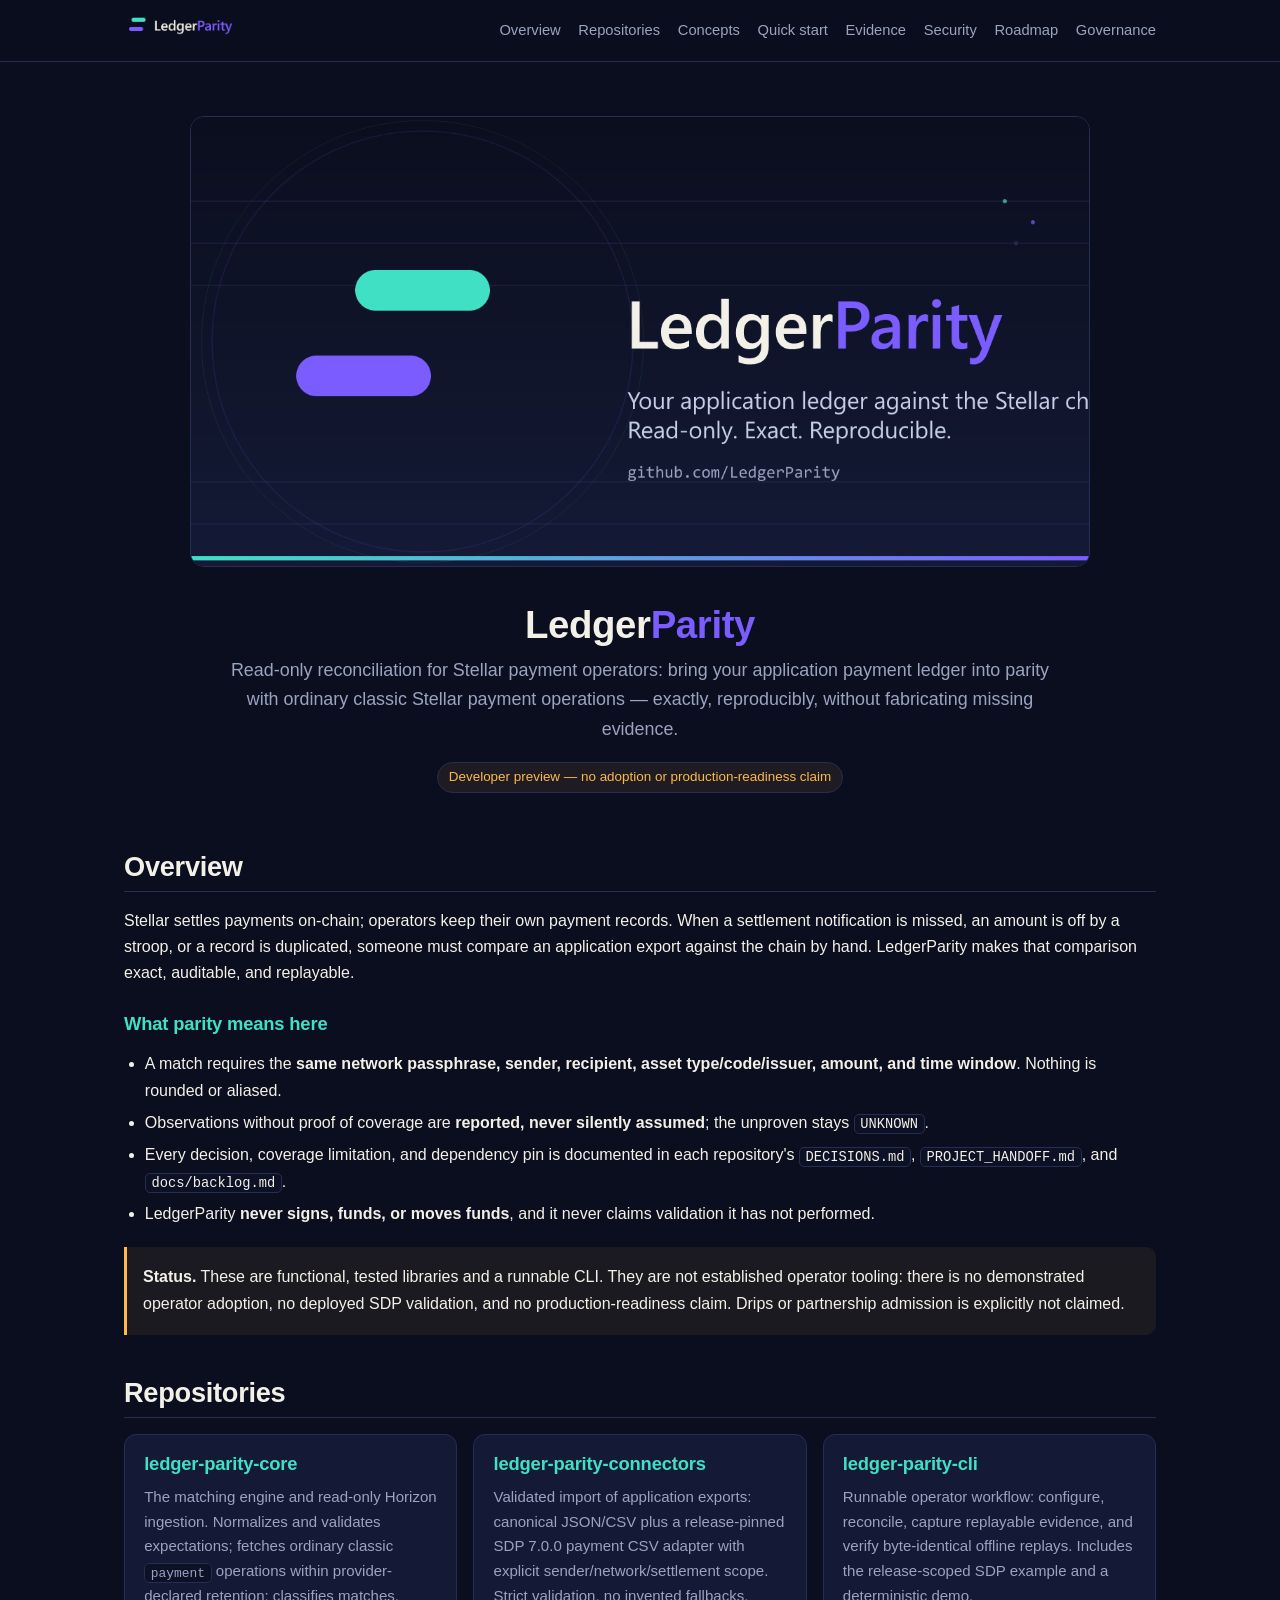
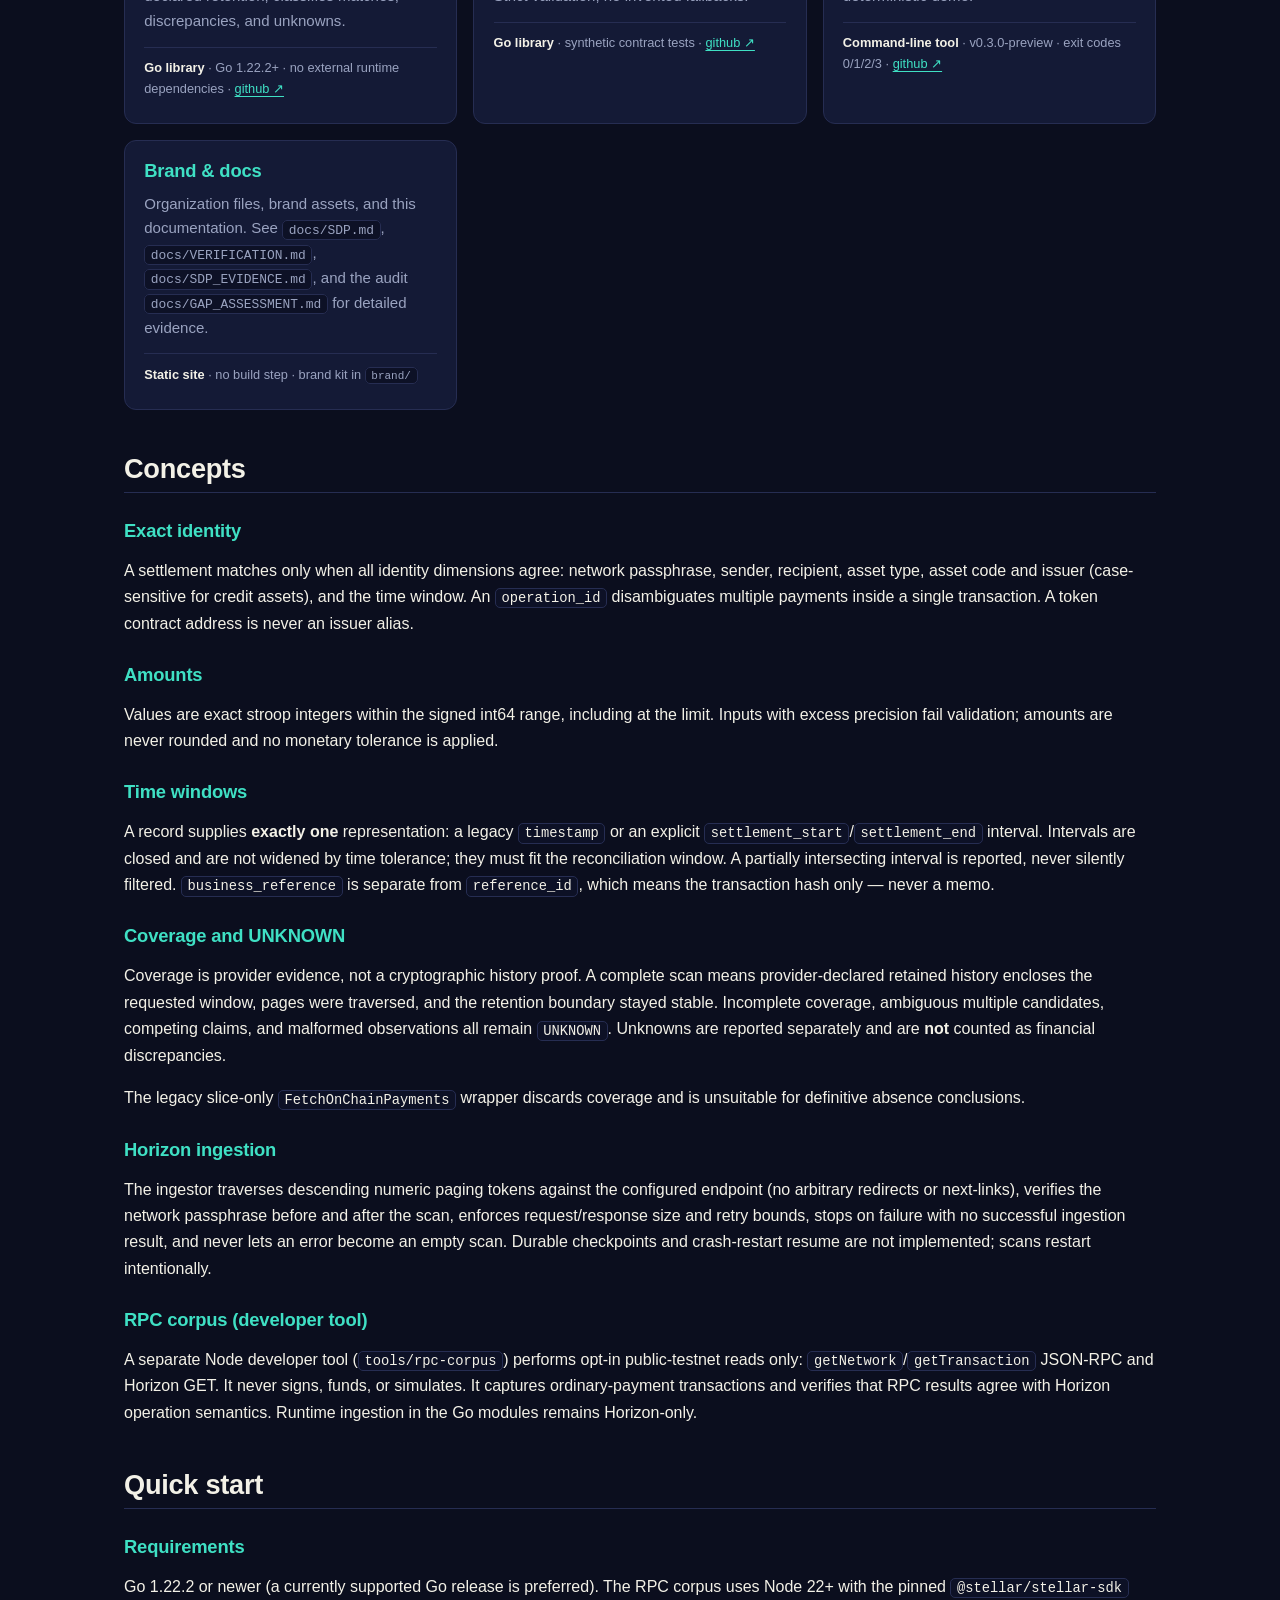
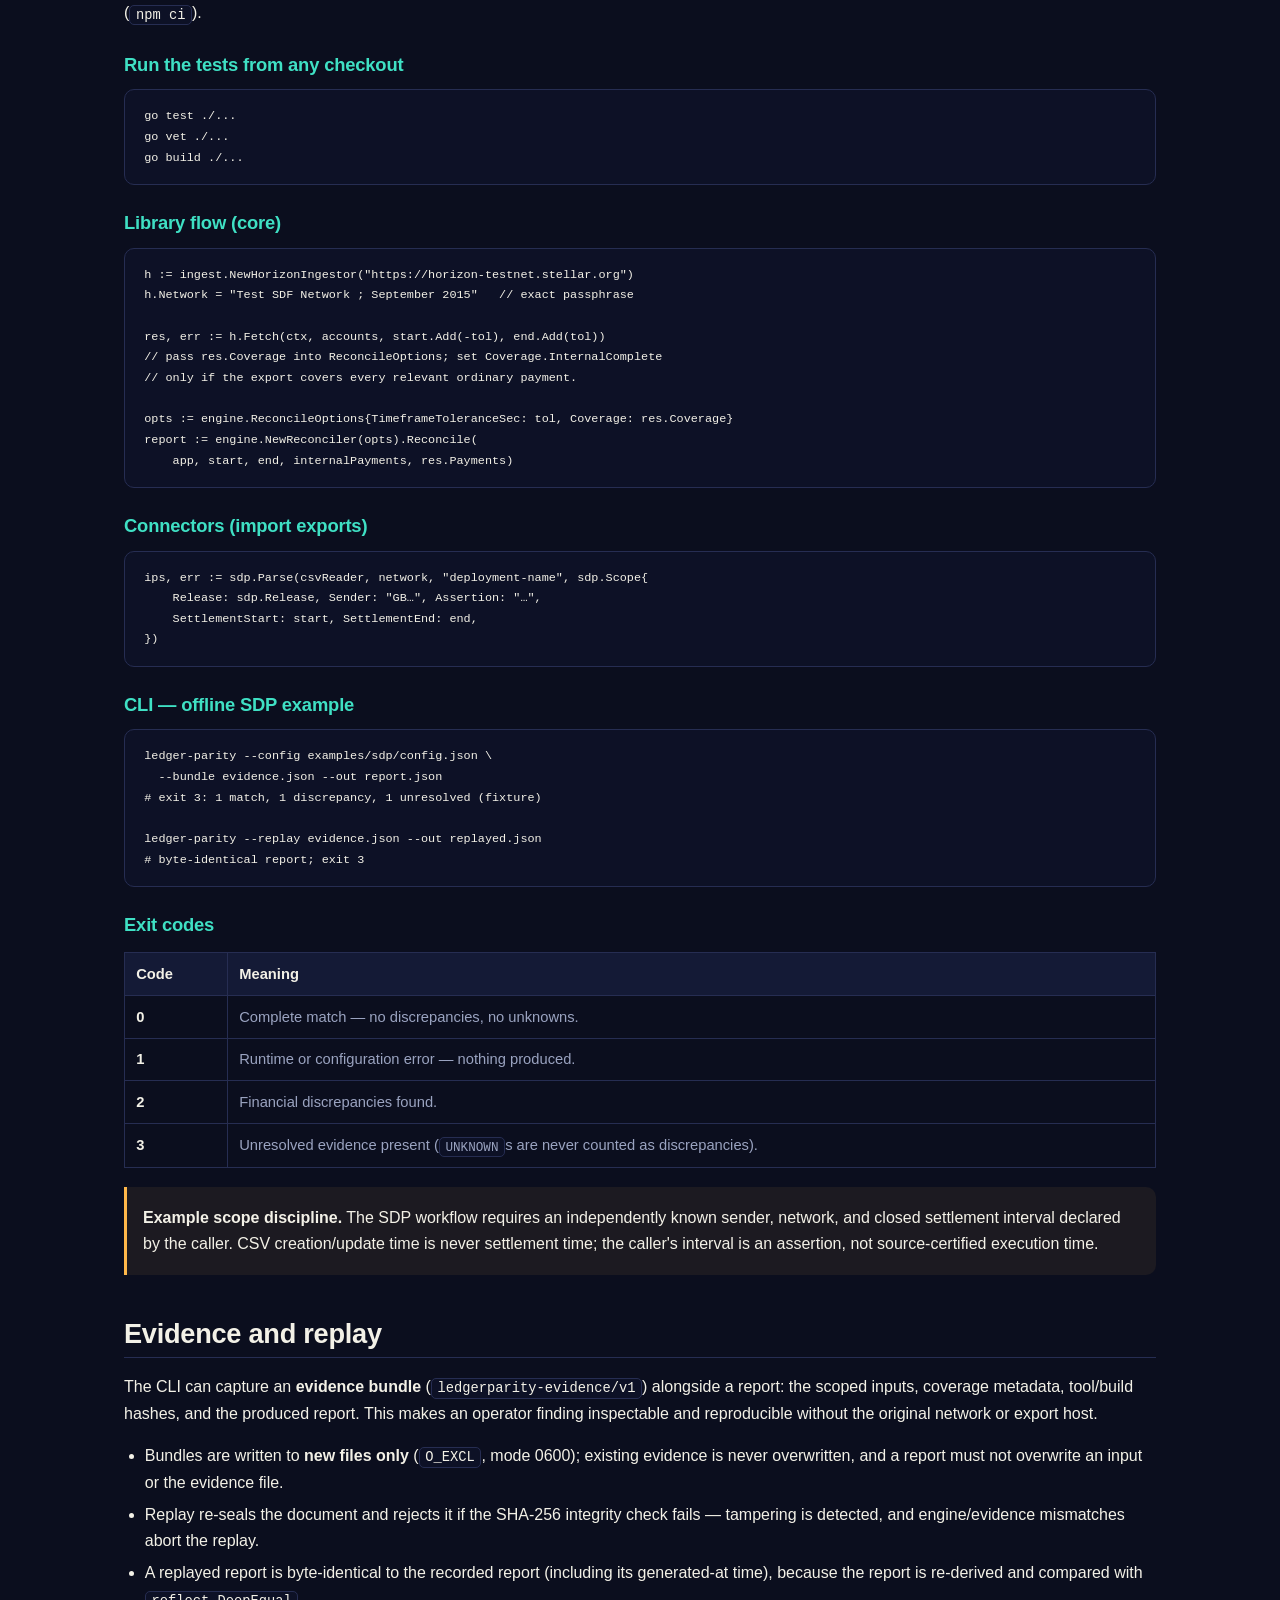
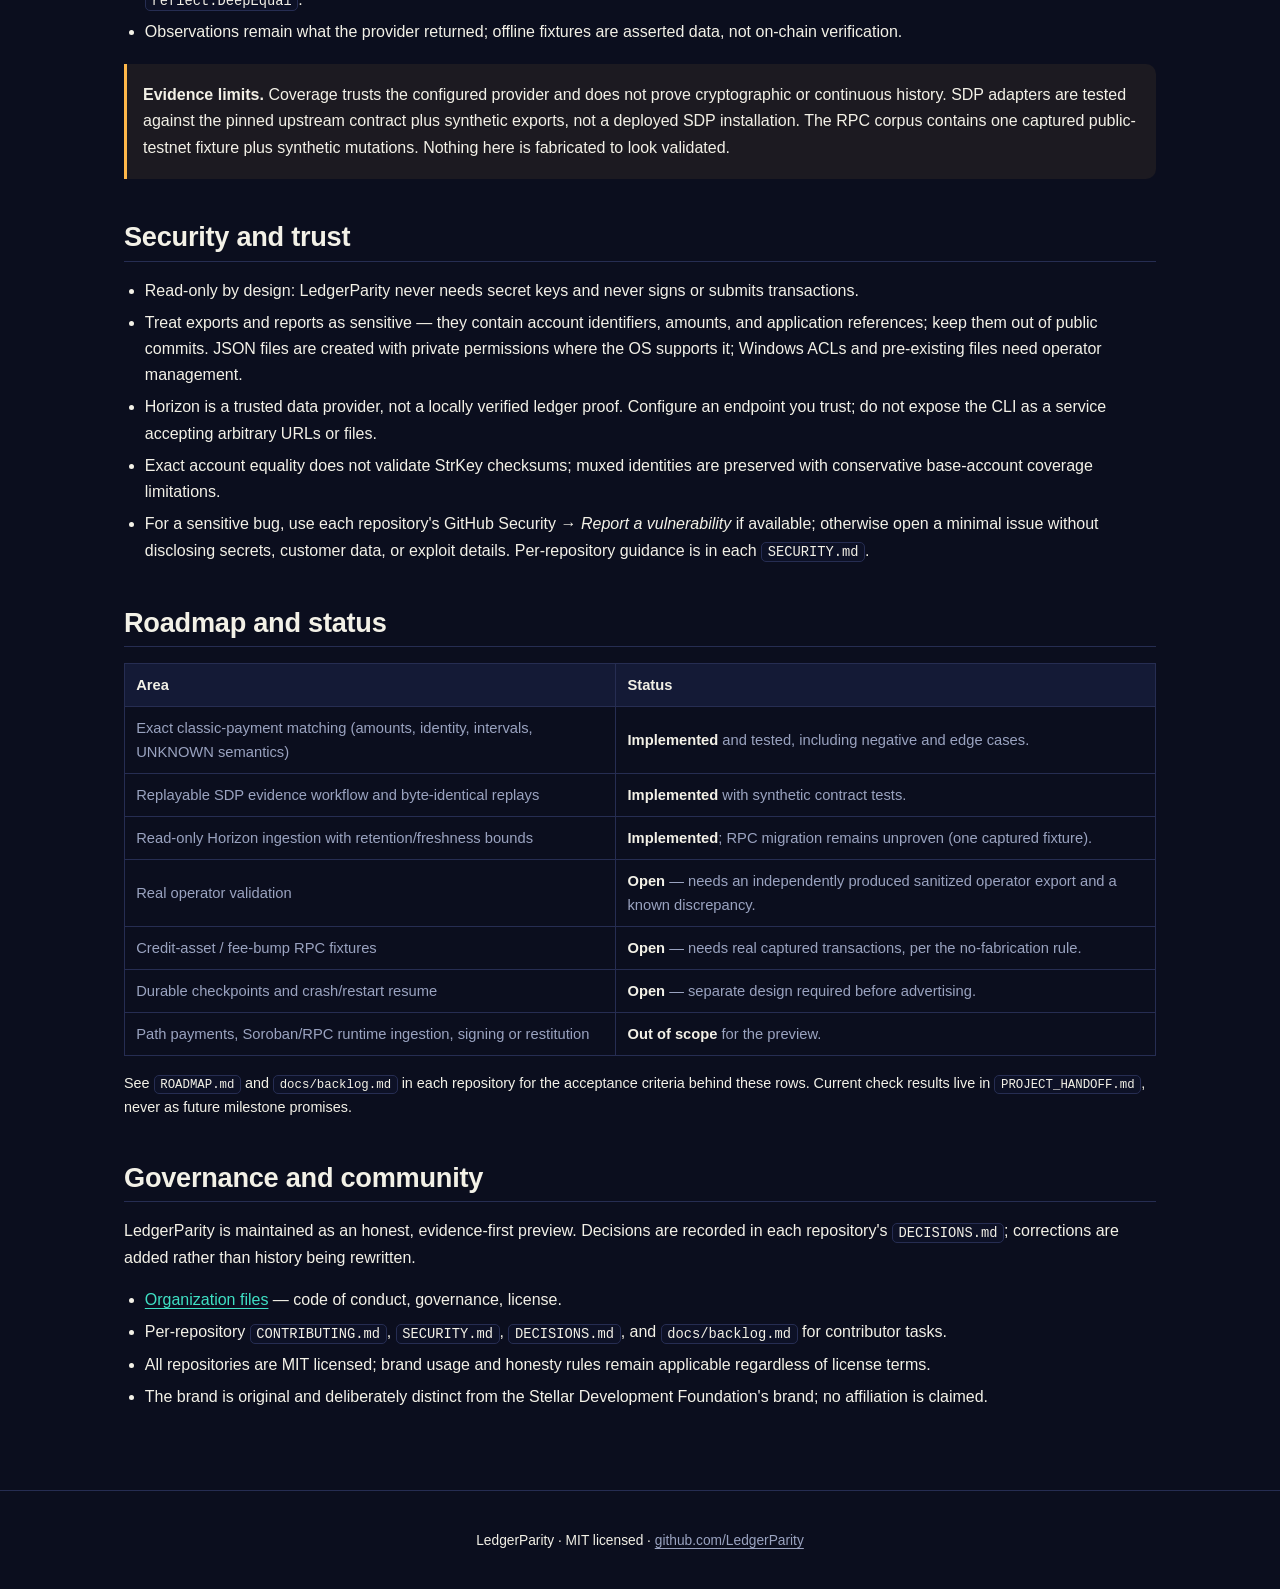
==== index.html @ 6e845eeb "Publish branded documentation site" ====
<!doctype html>
<html lang="en">
<head>
  <meta charset="utf-8">
  <meta name="viewport" content="width=device-width, initial-scale=1">
  <title>LedgerParity — documentation</title>
  <meta name="description" content="LedgerParity documentation: read-only reconciliation of application payment records against ordinary classic Stellar payment operations.">
  <link rel="icon" type="image/png" href="assets/favicon-32.png">
  <link rel="stylesheet" href="assets/style.css">
</head>
<body>

<header class="topbar">
  <div class="topbar-inner">
    <a href="#top"><img src="assets/lockup.png" alt="LedgerParity"></a>
    <nav aria-label="Sections">
      <a href="#overview">Overview</a>
      <a href="#repositories">Repositories</a>
      <a href="#concepts">Concepts</a>
      <a href="#quickstart">Quick start</a>
      <a href="#evidence">Evidence</a>
      <a href="#security">Security</a>
      <a href="#roadmap">Roadmap</a>
      <a href="#governance">Governance</a>
    </nav>
  </div>
</header>

<main id="top">
  <section class="hero">
    <img class="banner" src="assets/banner.png" alt="LedgerParity — your application ledger against the Stellar chain, brought to parity">
    <h1>Ledger<span class="accent">Parity</span></h1>
    <p class="lead">Read-only reconciliation for Stellar payment operators: bring your application payment
      ledger into parity with ordinary classic Stellar payment operations — exactly, reproducibly, without
      fabricating missing evidence.</p>
    <span class="tag">Developer preview — no adoption or production-readiness claim</span>
  </section>

  <section id="overview">
    <h2>Overview</h2>
    <p>Stellar settles payments on-chain; operators keep their own payment records. When a settlement
      notification is missed, an amount is off by a stroop, or a record is duplicated, someone must compare an
      application export against the chain by hand. LedgerParity makes that comparison exact, auditable, and
      replayable.</p>
    <h3>What parity means here</h3>
    <ul>
      <li>A match requires the <b>same network passphrase, sender, recipient, asset type/code/issuer, amount,
        and time window</b>. Nothing is rounded or aliased.</li>
      <li>Observations without proof of coverage are <b>reported, never silently assumed</b>; the unproven stays
        <code>UNKNOWN</code>.</li>
      <li>Every decision, coverage limitation, and dependency pin is documented in each repository's
        <code>DECISIONS.md</code>, <code>PROJECT_HANDOFF.md</code>, and <code>docs/backlog.md</code>.</li>
      <li>LedgerParity <b>never signs, funds, or moves funds</b>, and it never claims validation it has not
        performed.</li>
    </ul>
    <div class="note">
      <p><b>Status.</b> These are functional, tested libraries and a runnable CLI. They are not established
        operator tooling: there is no demonstrated operator adoption, no deployed SDP validation, and no
        production-readiness claim. Drips or partnership admission is explicitly not claimed.</p>
    </div>
  </section>

  <section id="repositories">
    <h2>Repositories</h2>
    <div class="grid">
      <div class="card">
        <h3>ledger-parity-core</h3>
        <p>The matching engine and read-only Horizon ingestion. Normalizes and validates expectations; fetches
          ordinary classic <code>payment</code> operations within provider-declared retention; classifies
          matches, discrepancies, and unknowns.</p>
        <p class="meta"><b>Go library</b> · Go 1.22.2+ · no external runtime dependencies · <a href="https://github.com/LedgerParity/ledger-parity-core">github ↗</a></p>
      </div>
      <div class="card">
        <h3>ledger-parity-connectors</h3>
        <p>Validated import of application exports: canonical JSON/CSV plus a release-pinned SDP 7.0.0 payment
          CSV adapter with explicit sender/network/settlement scope. Strict validation, no invented fallbacks.</p>
        <p class="meta"><b>Go library</b> · synthetic contract tests · <a href="https://github.com/LedgerParity/ledger-parity-connectors">github ↗</a></p>
      </div>
      <div class="card">
        <h3>ledger-parity-cli</h3>
        <p>Runnable operator workflow: configure, reconcile, capture replayable evidence, and verify
          byte-identical offline replays. Includes the release-scoped SDP example and a deterministic demo.</p>
        <p class="meta"><b>Command-line tool</b> · v0.3.0-preview · exit codes 0/1/2/3 · <a href="https://github.com/LedgerParity/ledger-parity-cli">github ↗</a></p>
      </div>
      <div class="card">
        <h3>Brand &amp; docs</h3>
        <p>Organization files, brand assets, and this documentation. See
          <code>docs/SDP.md</code>, <code>docs/VERIFICATION.md</code>, <code>docs/SDP_EVIDENCE.md</code>, and the
          audit <code>docs/GAP_ASSESSMENT.md</code> for detailed evidence.</p>
        <p class="meta"><b>Static site</b> · no build step · brand kit in <code>brand/</code></p>
      </div>
    </div>
  </section>

  <section id="concepts">
    <h2>Concepts</h2>

    <h3>Exact identity</h3>
    <p>A settlement matches only when all identity dimensions agree: network passphrase, sender, recipient,
      asset type, asset code and issuer (case-sensitive for credit assets), and the time window. An
      <code>operation_id</code> disambiguates multiple payments inside a single transaction. A token contract
      address is never an issuer alias.</p>

    <h3>Amounts</h3>
    <p>Values are exact stroop integers within the signed int64 range, including at the limit. Inputs with
      excess precision fail validation; amounts are never rounded and no monetary tolerance is applied.</p>

    <h3>Time windows</h3>
    <p>A record supplies <b>exactly one</b> representation: a legacy <code>timestamp</code> or an explicit
      <code>settlement_start</code>/<code>settlement_end</code> interval. Intervals are closed and are not
      widened by time tolerance; they must fit the reconciliation window. A partially intersecting interval is
      reported, never silently filtered. <code>business_reference</code> is separate from
      <code>reference_id</code>, which means the transaction hash only — never a memo.</p>

    <h3>Coverage and UNKNOWN</h3>
    <p>Coverage is provider evidence, not a cryptographic history proof. A complete scan means provider-declared
      retained history encloses the requested window, pages were traversed, and the retention boundary stayed
      stable. Incomplete coverage, ambiguous multiple candidates, competing claims, and malformed observations
      all remain <code>UNKNOWN</code>. Unknowns are reported separately and are <b>not</b> counted as financial
      discrepancies.</p>
    <p>The legacy slice-only <code>FetchOnChainPayments</code> wrapper discards coverage and is unsuitable for
      definitive absence conclusions.</p>

    <h3>Horizon ingestion</h3>
    <p>The ingestor traverses descending numeric paging tokens against the configured endpoint (no arbitrary
      redirects or next-links), verifies the network passphrase before and after the scan, enforces
      request/response size and retry bounds, stops on failure with no successful ingestion result, and never
      lets an error become an empty scan. Durable checkpoints and crash-restart resume are not implemented;
      scans restart intentionally.</p>

    <h3>RPC corpus (developer tool)</h3>
    <p>A separate Node developer tool (<code>tools/rpc-corpus</code>) performs opt-in public-testnet reads only:
      <code>getNetwork</code>/<code>getTransaction</code> JSON-RPC and Horizon GET. It never signs, funds, or
      simulates. It captures ordinary-payment transactions and verifies that RPC results agree with Horizon
      operation semantics. Runtime ingestion in the Go modules remains Horizon-only.</p>
  </section>

  <section id="quickstart">
    <h2>Quick start</h2>

    <h3>Requirements</h3>
    <p>Go 1.22.2 or newer (a currently supported Go release is preferred). The RPC corpus uses Node 22+ with the
      pinned <code>@stellar/stellar-sdk</code> (<code>npm ci</code>).</p>

    <h3>Run the tests from any checkout</h3>
    <pre><code>go test ./...
go vet ./...
go build ./...</code></pre>

    <h3>Library flow (core)</h3>
    <pre><code>h := ingest.NewHorizonIngestor("https://horizon-testnet.stellar.org")
h.Network = "Test SDF Network ; September 2015"   // exact passphrase

res, err := h.Fetch(ctx, accounts, start.Add(-tol), end.Add(tol))
// pass res.Coverage into ReconcileOptions; set Coverage.InternalComplete
// only if the export covers every relevant ordinary payment.

opts := engine.ReconcileOptions{TimeframeToleranceSec: tol, Coverage: res.Coverage}
report := engine.NewReconciler(opts).Reconcile(
    app, start, end, internalPayments, res.Payments)</code></pre>

    <h3>Connectors (import exports)</h3>
    <pre><code>ips, err := sdp.Parse(csvReader, network, "deployment-name", sdp.Scope{
    Release: sdp.Release, Sender: "GB…", Assertion: "…",
    SettlementStart: start, SettlementEnd: end,
})</code></pre>

    <h3>CLI — offline SDP example</h3>
    <pre><code>ledger-parity --config examples/sdp/config.json \
  --bundle evidence.json --out report.json
# exit 3: 1 match, 1 discrepancy, 1 unresolved (fixture)

ledger-parity --replay evidence.json --out replayed.json
# byte-identical report; exit 3</code></pre>

    <h3>Exit codes</h3>
    <table>
      <thead><tr><th>Code</th><th>Meaning</th></tr></thead>
      <tbody>
        <tr><td><b>0</b></td><td>Complete match — no discrepancies, no unknowns.</td></tr>
        <tr><td><b>1</b></td><td>Runtime or configuration error — nothing produced.</td></tr>
        <tr><td><b>2</b></td><td>Financial discrepancies found.</td></tr>
        <tr><td><b>3</b></td><td>Unresolved evidence present (<code>UNKNOWN</code>s are never counted as discrepancies).</td></tr>
      </tbody>
    </table>

    <div class="note">
      <p><b>Example scope discipline.</b> The SDP workflow requires an independently known sender, network, and
        closed settlement interval declared by the caller. CSV creation/update time is never settlement time;
        the caller's interval is an assertion, not source-certified execution time.</p>
    </div>
  </section>

  <section id="evidence">
    <h2>Evidence and replay</h2>
    <p>The CLI can capture an <b>evidence bundle</b> (<code>ledgerparity-evidence/v1</code>) alongside a report:
      the scoped inputs, coverage metadata, tool/build hashes, and the produced report. This makes an operator
      finding inspectable and reproducible without the original network or export host.</p>
    <ul>
      <li>Bundles are written to <b>new files only</b> (<code>O_EXCL</code>, mode 0600); existing evidence is
        never overwritten, and a report must not overwrite an input or the evidence file.</li>
      <li>Replay re-seals the document and rejects it if the SHA-256 integrity check fails — tampering is
        detected, and engine/evidence mismatches abort the replay.</li>
      <li>A replayed report is byte-identical to the recorded report (including its generated-at time), because
        the report is re-derived and compared with <code>reflect.DeepEqual</code>.</li>
      <li>Observations remain what the provider returned; offline fixtures are asserted data, not on-chain
        verification.</li>
    </ul>
    <div class="note">
      <p><b>Evidence limits.</b> Coverage trusts the configured provider and does not prove cryptographic or
        continuous history. SDP adapters are tested against the pinned upstream contract plus synthetic
        exports, not a deployed SDP installation. The RPC corpus contains one captured public-testnet fixture
        plus synthetic mutations. Nothing here is fabricated to look validated.</p>
    </div>
  </section>

  <section id="security">
    <h2>Security and trust</h2>
    <ul>
      <li>Read-only by design: LedgerParity never needs secret keys and never signs or submits transactions.</li>
      <li>Treat exports and reports as sensitive — they contain account identifiers, amounts, and application
        references; keep them out of public commits. JSON files are created with private permissions where the
        OS supports it; Windows ACLs and pre-existing files need operator management.</li>
      <li>Horizon is a trusted data provider, not a locally verified ledger proof. Configure an endpoint you
        trust; do not expose the CLI as a service accepting arbitrary URLs or files.</li>
      <li>Exact account equality does not validate StrKey checksums; muxed identities are preserved with
        conservative base-account coverage limitations.</li>
      <li>For a sensitive bug, use each repository's GitHub Security → <i>Report a vulnerability</i> if
        available; otherwise open a minimal issue without disclosing secrets, customer data, or exploit
        details. Per-repository guidance is in each <code>SECURITY.md</code>.</li>
    </ul>
  </section>

  <section id="roadmap">
    <h2>Roadmap and status</h2>
    <table>
      <thead><tr><th>Area</th><th>Status</th></tr></thead>
      <tbody>
        <tr><td>Exact classic-payment matching (amounts, identity, intervals, UNKNOWN semantics)</td><td><b>Implemented</b> and tested, including negative and edge cases.</td></tr>
        <tr><td>Replayable SDP evidence workflow and byte-identical replays</td><td><b>Implemented</b> with synthetic contract tests.</td></tr>
        <tr><td>Read-only Horizon ingestion with retention/freshness bounds</td><td><b>Implemented</b>; RPC migration remains unproven (one captured fixture).</td></tr>
        <tr><td>Real operator validation</td><td><b>Open</b> — needs an independently produced sanitized operator export and a known discrepancy.</td></tr>
        <tr><td>Credit-asset / fee-bump RPC fixtures</td><td><b>Open</b> — needs real captured transactions, per the no-fabrication rule.</td></tr>
        <tr><td>Durable checkpoints and crash/restart resume</td><td><b>Open</b> — separate design required before advertising.</td></tr>
        <tr><td>Path payments, Soroban/RPC runtime ingestion, signing or restitution</td><td><b>Out of scope</b> for the preview.</td></tr>
      </tbody>
    </table>
    <p class="small">See <code>ROADMAP.md</code> and <code>docs/backlog.md</code> in each repository for the
      acceptance criteria behind these rows. Current check results live in <code>PROJECT_HANDOFF.md</code>,
      never as future milestone promises.</p>
  </section>

  <section id="governance">
    <h2>Governance and community</h2>
    <p>LedgerParity is maintained as an honest, evidence-first preview. Decisions are recorded in each
      repository's <code>DECISIONS.md</code>; corrections are added rather than history being rewritten.</p>
    <ul>
      <li><a href="https://github.com/LedgerParity/.github">Organization files</a> — code of conduct, governance, license.</li>
      <li>Per-repository <code>CONTRIBUTING.md</code>, <code>SECURITY.md</code>, <code>DECISIONS.md</code>, and
        <code>docs/backlog.md</code> for contributor tasks.</li>
      <li>All repositories are MIT licensed; brand usage and honesty rules remain applicable regardless of
        license terms.</li>
      <li>The brand is original and deliberately distinct from the Stellar Development Foundation's brand; no
        affiliation is claimed.</li>
    </ul>
  </section>
</main>

<footer>
  <p>LedgerParity · MIT licensed · <a href="https://github.com/LedgerParity">github.com/LedgerParity</a></p>
</footer>

</body>
</html>
---- assets/style.css ----
:root {
  --ink: #0b0e1e;
  --ink-2: #141a36;
  --line: #262d52;
  --teal: #3fe0c4;
  --violet: #7a5cff;
  --amber: #ffb84a;
  --text: #f3f1e7;
  --slate: #9aa3c0;
  --code-bg: #0d1126;
  --maxw: 1080px;
}

* { box-sizing: border-box; }

html { scroll-behavior: smooth; }

body {
  margin: 0;
  background: var(--ink);
  color: var(--text);
  font-family: "Space Grotesk", "Avenir Next", "Segoe UI", sans-serif;
  line-height: 1.65;
  font-size: 16px;
}

a { color: var(--teal); text-decoration-thickness: 1px; text-underline-offset: 3px; }
a:hover { color: var(--violet); }

h1, h2, h3, h4 { line-height: 1.25; letter-spacing: -0.01em; }
h2 {
  font-size: 1.7rem;
  margin: 2.6rem 0 1rem;
  color: var(--text);
  border-bottom: 1px solid var(--line);
  padding-bottom: .4rem;
}
h3 { font-size: 1.15rem; margin: 1.6rem 0 .6rem; color: var(--teal); }

p, ul, ol { color: var(--text); }
ul { padding-left: 1.3rem; }
li { margin: .35rem 0; }

code, pre {
  font-family: "JetBrains Mono", "Cascadia Code", Consolas, monospace;
}
code {
  background: var(--code-bg);
  border: 1px solid var(--line);
  border-radius: 5px;
  padding: .1rem .35rem;
  font-size: .86em;
}
pre {
  background: var(--code-bg);
  border: 1px solid var(--line);
  border-radius: 10px;
  padding: 1rem 1.2rem;
  overflow-x: auto;
  line-height: 1.5;
  font-size: .86rem;
}
pre code { background: none; border: 0; padding: 0; }

/* Top bar */
.topbar {
  position: sticky;
  top: 0;
  z-index: 10;
  background: rgba(11, 14, 30, .92);
  backdrop-filter: blur(8px);
  border-bottom: 1px solid var(--line);
}
.topbar-inner {
  max-width: var(--maxw);
  margin: 0 auto;
  padding: .7rem 1.5rem;
  display: flex;
  align-items: center;
  gap: 1rem;
  flex-wrap: wrap;
}
.topbar img { height: 30px; width: auto; }
.topbar nav { display: flex; gap: 1.1rem; flex-wrap: wrap; margin-left: auto; font-size: .92rem; }
.topbar nav a { color: var(--slate); text-decoration: none; }
.topbar nav a:hover { color: var(--teal); }

main { max-width: var(--maxw); margin: 0 auto; padding: 0 1.5rem 4rem; }

/* Hero */
.hero { text-align: center; padding: 3.4rem 0 1rem; }
.hero img.banner { width: 100%; max-width: 900px; border-radius: 14px; border: 1px solid var(--line); }
.hero h1 { font-size: 2.4rem; margin: 1.6rem 0 .4rem; }
.hero h1 .accent { color: var(--violet); }
.hero p.lead { font-size: 1.12rem; color: var(--slate); max-width: 46em; margin: 0 auto; }
.tag {
  display: inline-block; margin-top: 1.1rem;
  border: 1px solid var(--line); color: var(--amber);
  background: rgba(255, 184, 74, .08);
  padding: .25em .8em; border-radius: 999px; font-size: .84rem;
}

/* Cards */
.grid { display: grid; grid-template-columns: repeat(auto-fit, minmax(280px, 1fr)); gap: 1rem; margin: 1rem 0; }
.card {
  background: var(--ink-2);
  border: 1px solid var(--line);
  border-radius: 12px;
  padding: 1.1rem 1.2rem;
}
.card h3 { margin-top: 0; }
.card p { margin: .4rem 0; color: var(--slate); font-size: .94rem; }
.card .meta { font-size: .8rem; color: var(--slate); border-top: 1px solid var(--line); margin-top: .8rem; padding-top: .6rem; }
.card .meta b { color: var(--text); }

.small { font-size: .9rem; }
.note {
  background: rgba(255, 184, 74, .07);
  border-left: 3px solid var(--amber);
  padding: .8rem 1rem;
  border-radius: 0 10px 10px 0;
  margin: 1.2rem 0;
}
.note p { margin: .3rem 0; }

table { border-collapse: collapse; width: 100%; margin: 1rem 0; font-size: .92rem; }
th, td { text-align: left; padding: .55rem .7rem; border: 1px solid var(--line); }
th { background: var(--ink-2); color: var(--text); }
td { color: var(--slate); }
td b { color: var(--text); }

footer {
  border-top: 1px solid var(--line);
  padding: 1.6rem 1.5rem;
  text-align: center;
  color: var(--slate);
  font-size: .86rem;
}
footer a { color: var(--slate); }
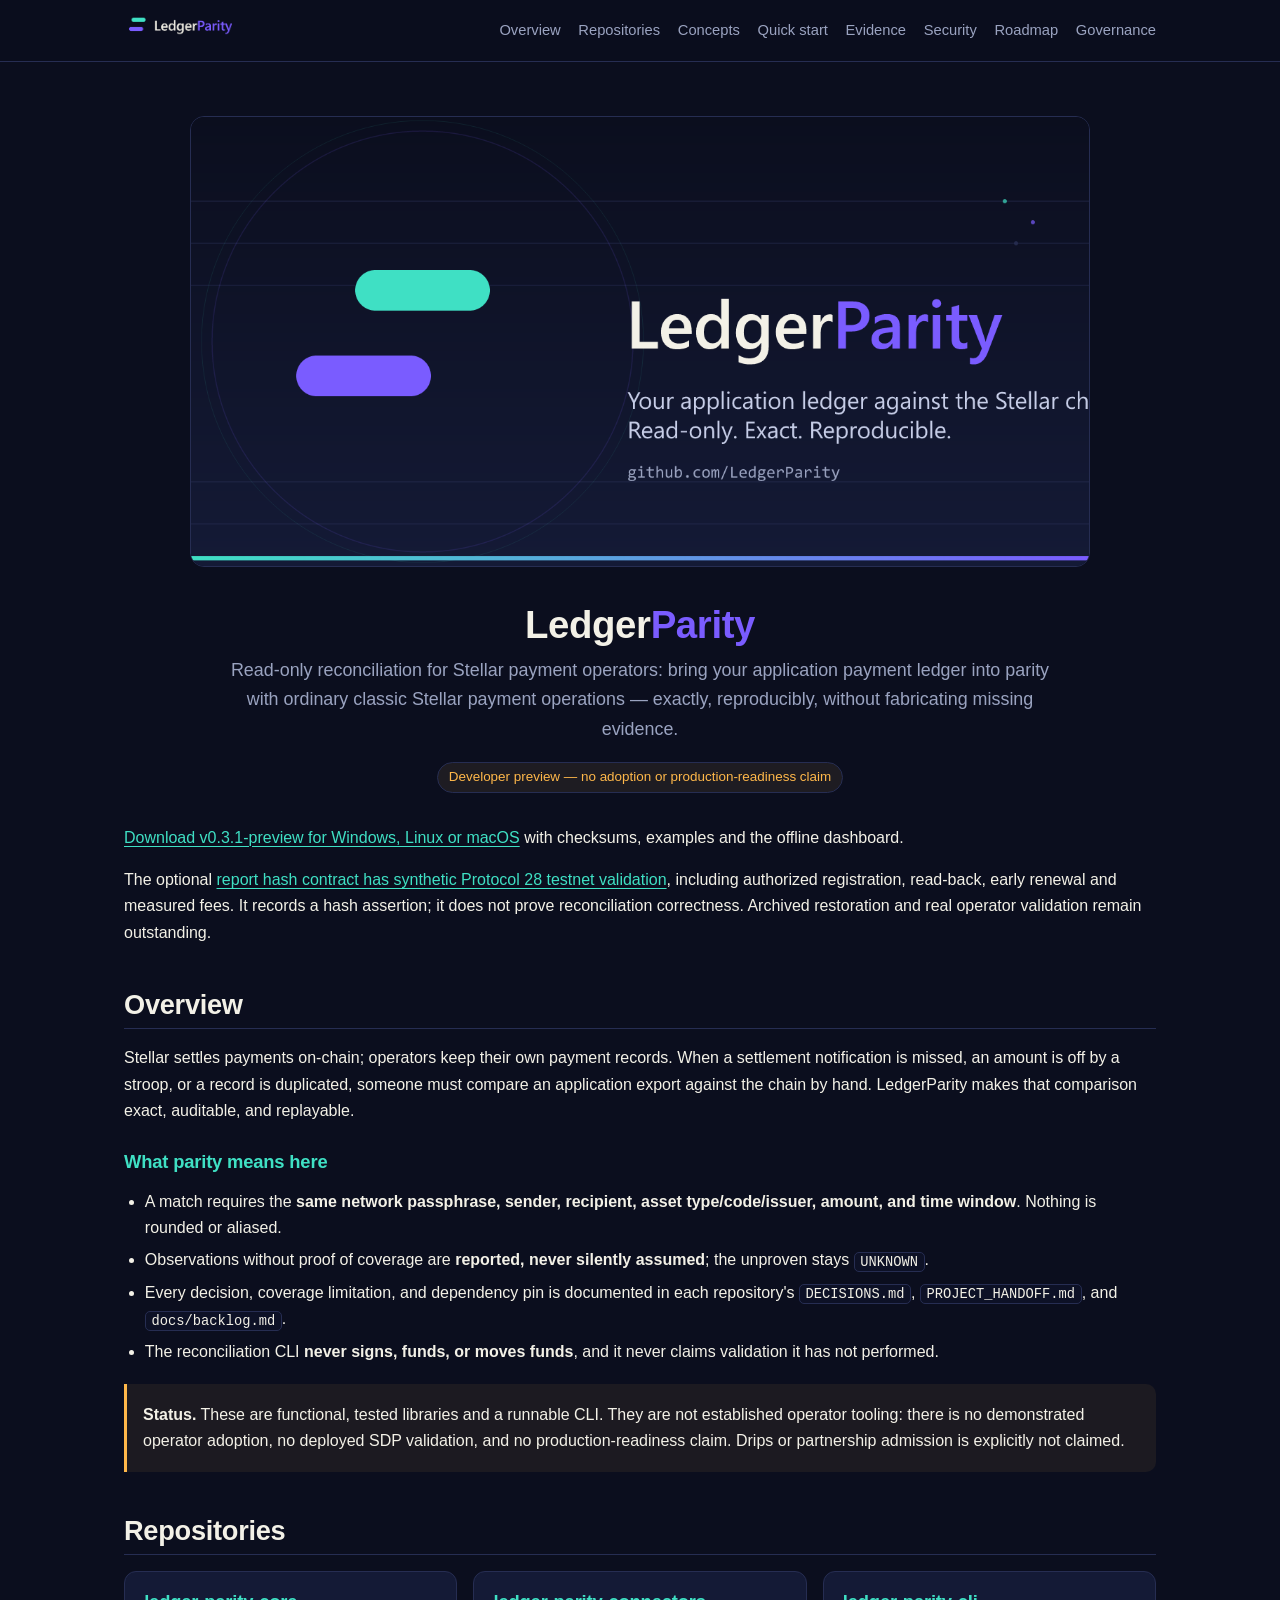
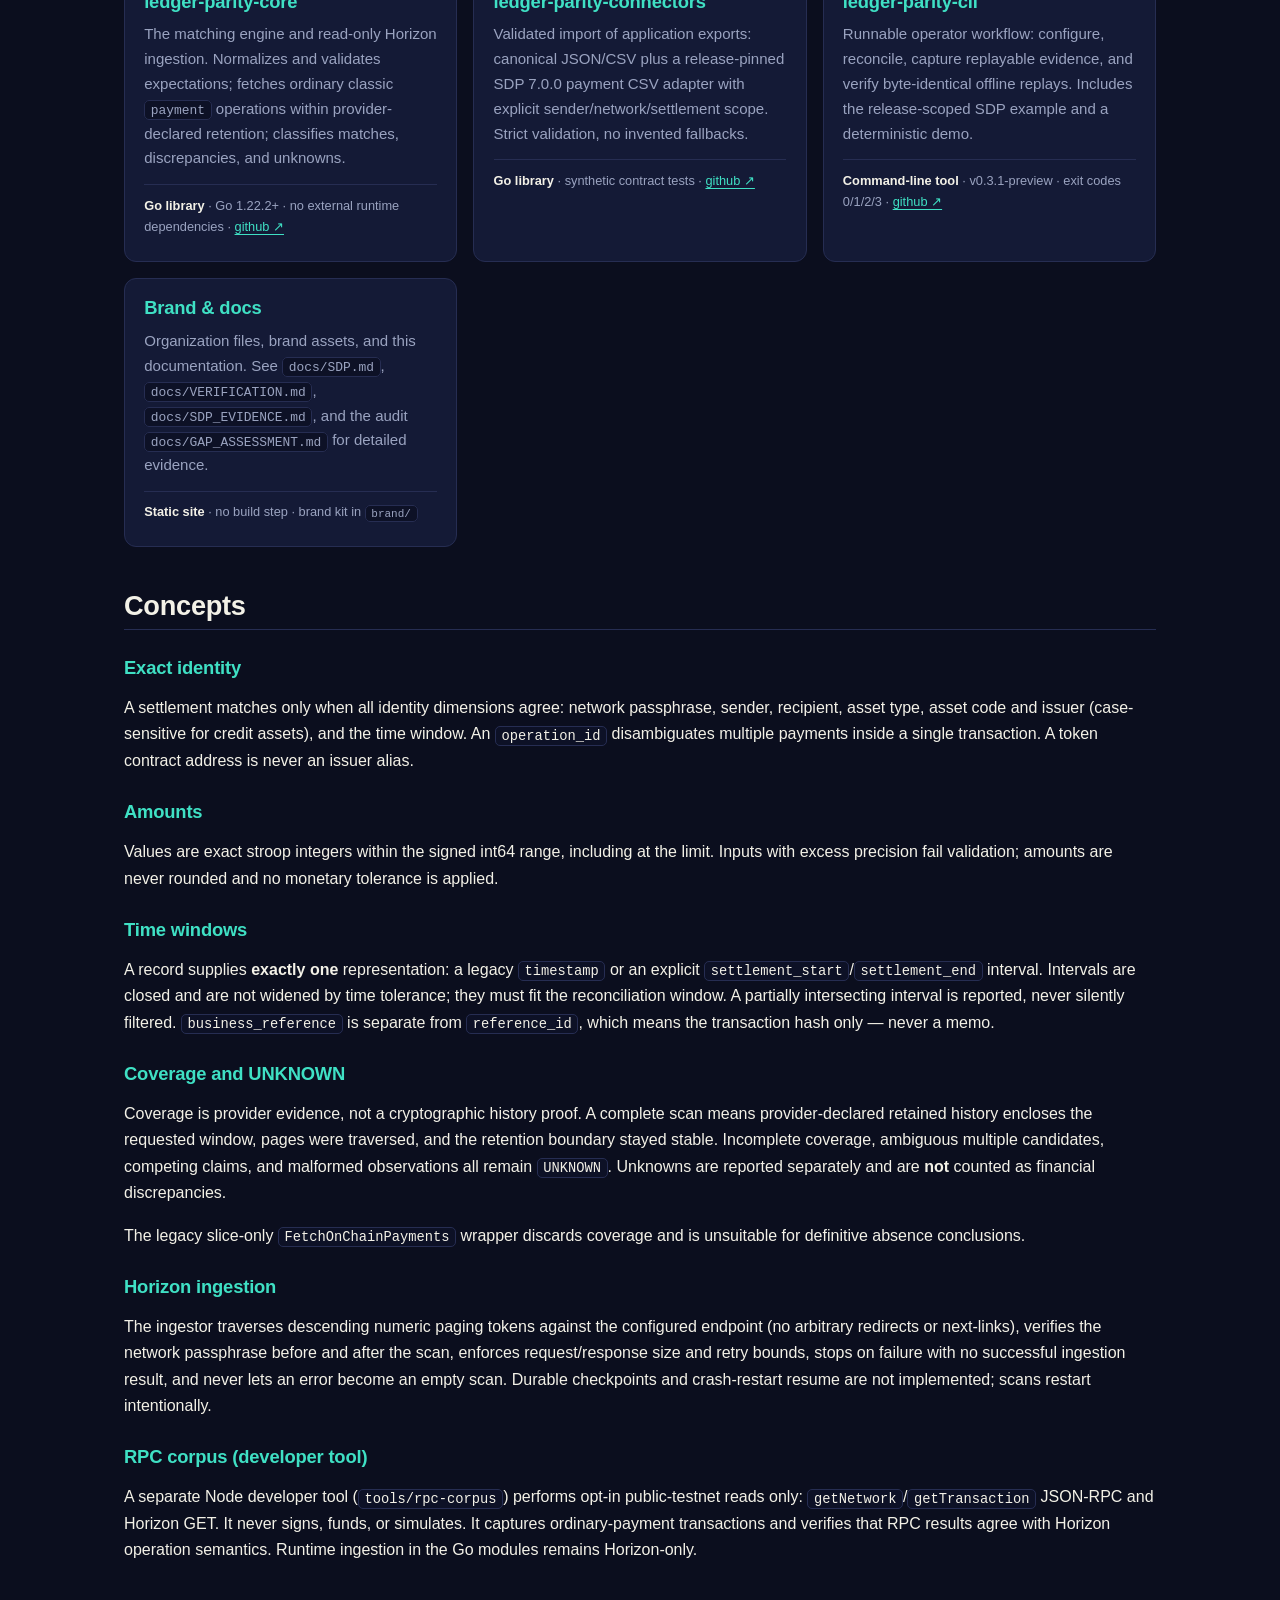
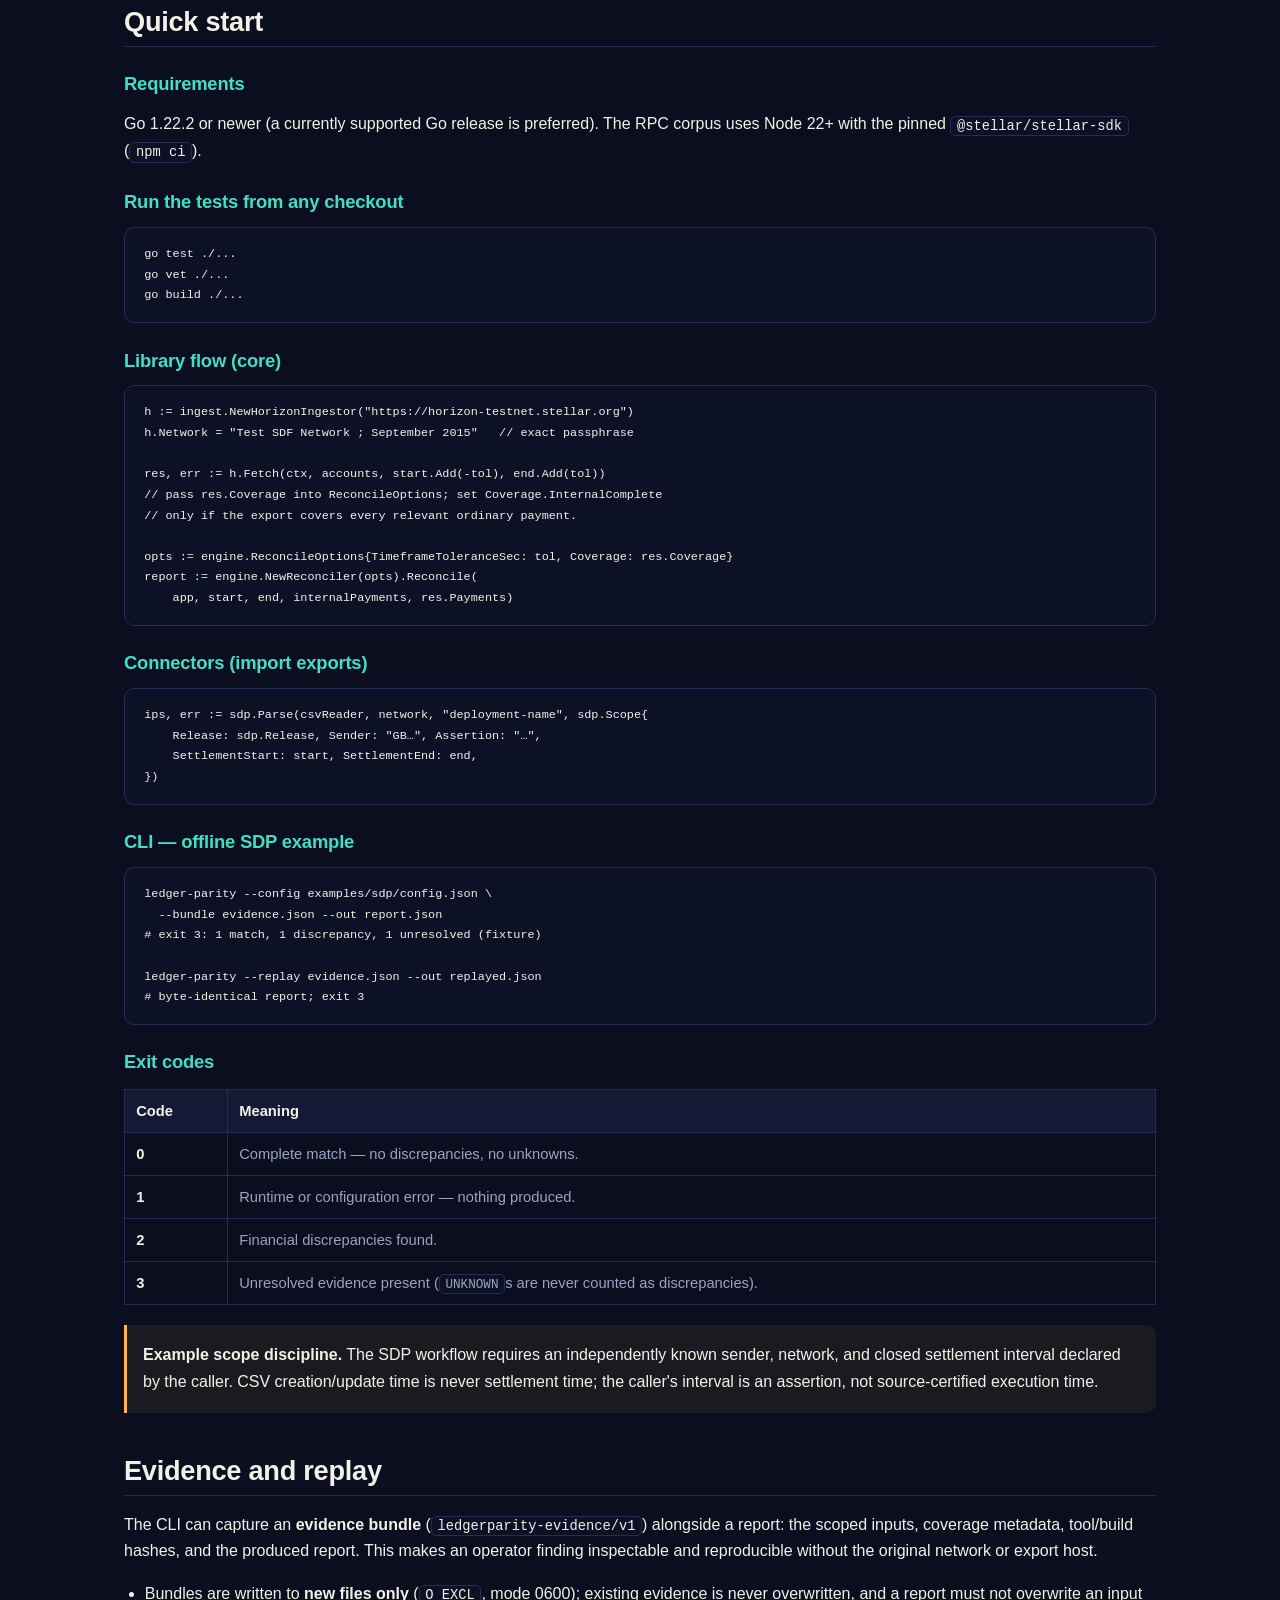
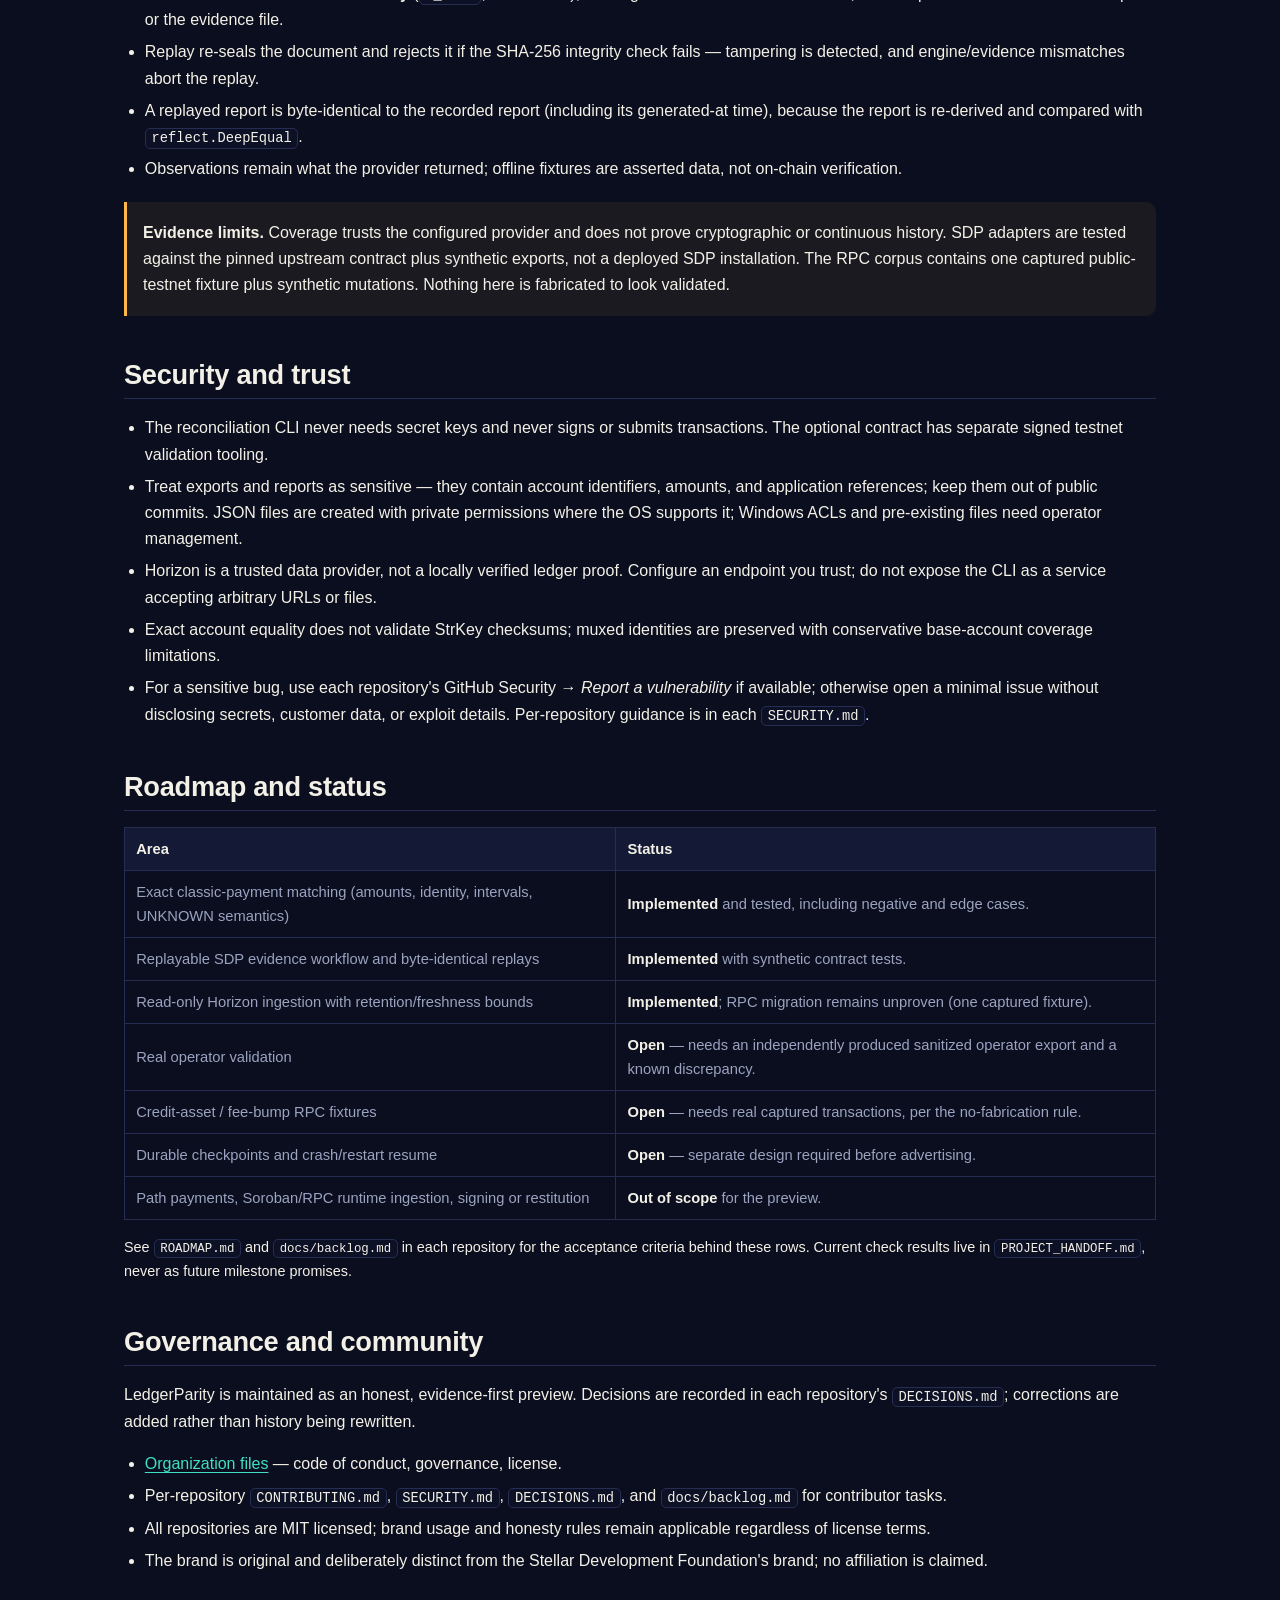
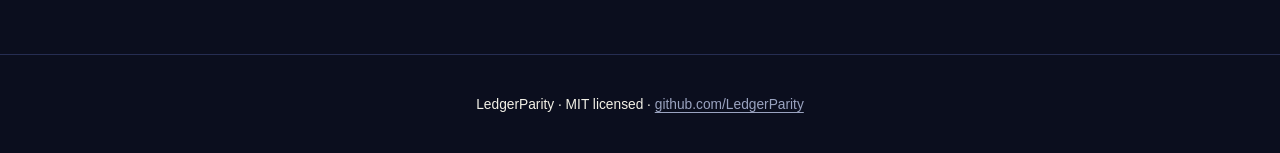
==== commit d96963af: "Document downloadable preview and synthetic contract validation" ====
--- a/index.html
+++ b/index.html
@@ -37,6 +37,8 @@
   </section>
 
   <section id="overview">
+    <p><a href="https://github.com/LedgerParity/ledger-parity-cli/releases/tag/v0.3.1-preview">Download v0.3.1-preview for Windows, Linux or macOS</a> with checksums, examples and the offline dashboard.</p>
+    <p>The optional <a href="https://github.com/LedgerParity/-ledger-parity-contract/blob/main/TESTNET.md">report hash contract has synthetic Protocol 28 testnet validation</a>, including authorized registration, read-back, early renewal and measured fees. It records a hash assertion; it does not prove reconciliation correctness. Archived restoration and real operator validation remain outstanding.</p>
     <h2>Overview</h2>
     <p>Stellar settles payments on-chain; operators keep their own payment records. When a settlement
       notification is missed, an amount is off by a stroop, or a record is duplicated, someone must compare an
@@ -50,7 +52,7 @@
         <code>UNKNOWN</code>.</li>
       <li>Every decision, coverage limitation, and dependency pin is documented in each repository's
         <code>DECISIONS.md</code>, <code>PROJECT_HANDOFF.md</code>, and <code>docs/backlog.md</code>.</li>
-      <li>LedgerParity <b>never signs, funds, or moves funds</b>, and it never claims validation it has not
+      <li>The reconciliation CLI <b>never signs, funds, or moves funds</b>, and it never claims validation it has not
         performed.</li>
     </ul>
     <div class="note">
@@ -80,7 +82,7 @@
         <h3>ledger-parity-cli</h3>
         <p>Runnable operator workflow: configure, reconcile, capture replayable evidence, and verify
           byte-identical offline replays. Includes the release-scoped SDP example and a deterministic demo.</p>
-        <p class="meta"><b>Command-line tool</b> · v0.3.0-preview · exit codes 0/1/2/3 · <a href="https://github.com/LedgerParity/ledger-parity-cli">github ↗</a></p>
+        <p class="meta"><b>Command-line tool</b> · v0.3.1-preview · exit codes 0/1/2/3 · <a href="https://github.com/LedgerParity/ledger-parity-cli">github ↗</a></p>
       </div>
       <div class="card">
         <h3>Brand &amp; docs</h3>
@@ -217,7 +219,7 @@
   <section id="security">
     <h2>Security and trust</h2>
     <ul>
-      <li>Read-only by design: LedgerParity never needs secret keys and never signs or submits transactions.</li>
+      <li>The reconciliation CLI never needs secret keys and never signs or submits transactions. The optional contract has separate signed testnet validation tooling.</li>
       <li>Treat exports and reports as sensitive — they contain account identifiers, amounts, and application
         references; keep them out of public commits. JSON files are created with private permissions where the
         OS supports it; Windows ACLs and pre-existing files need operator management.</li>
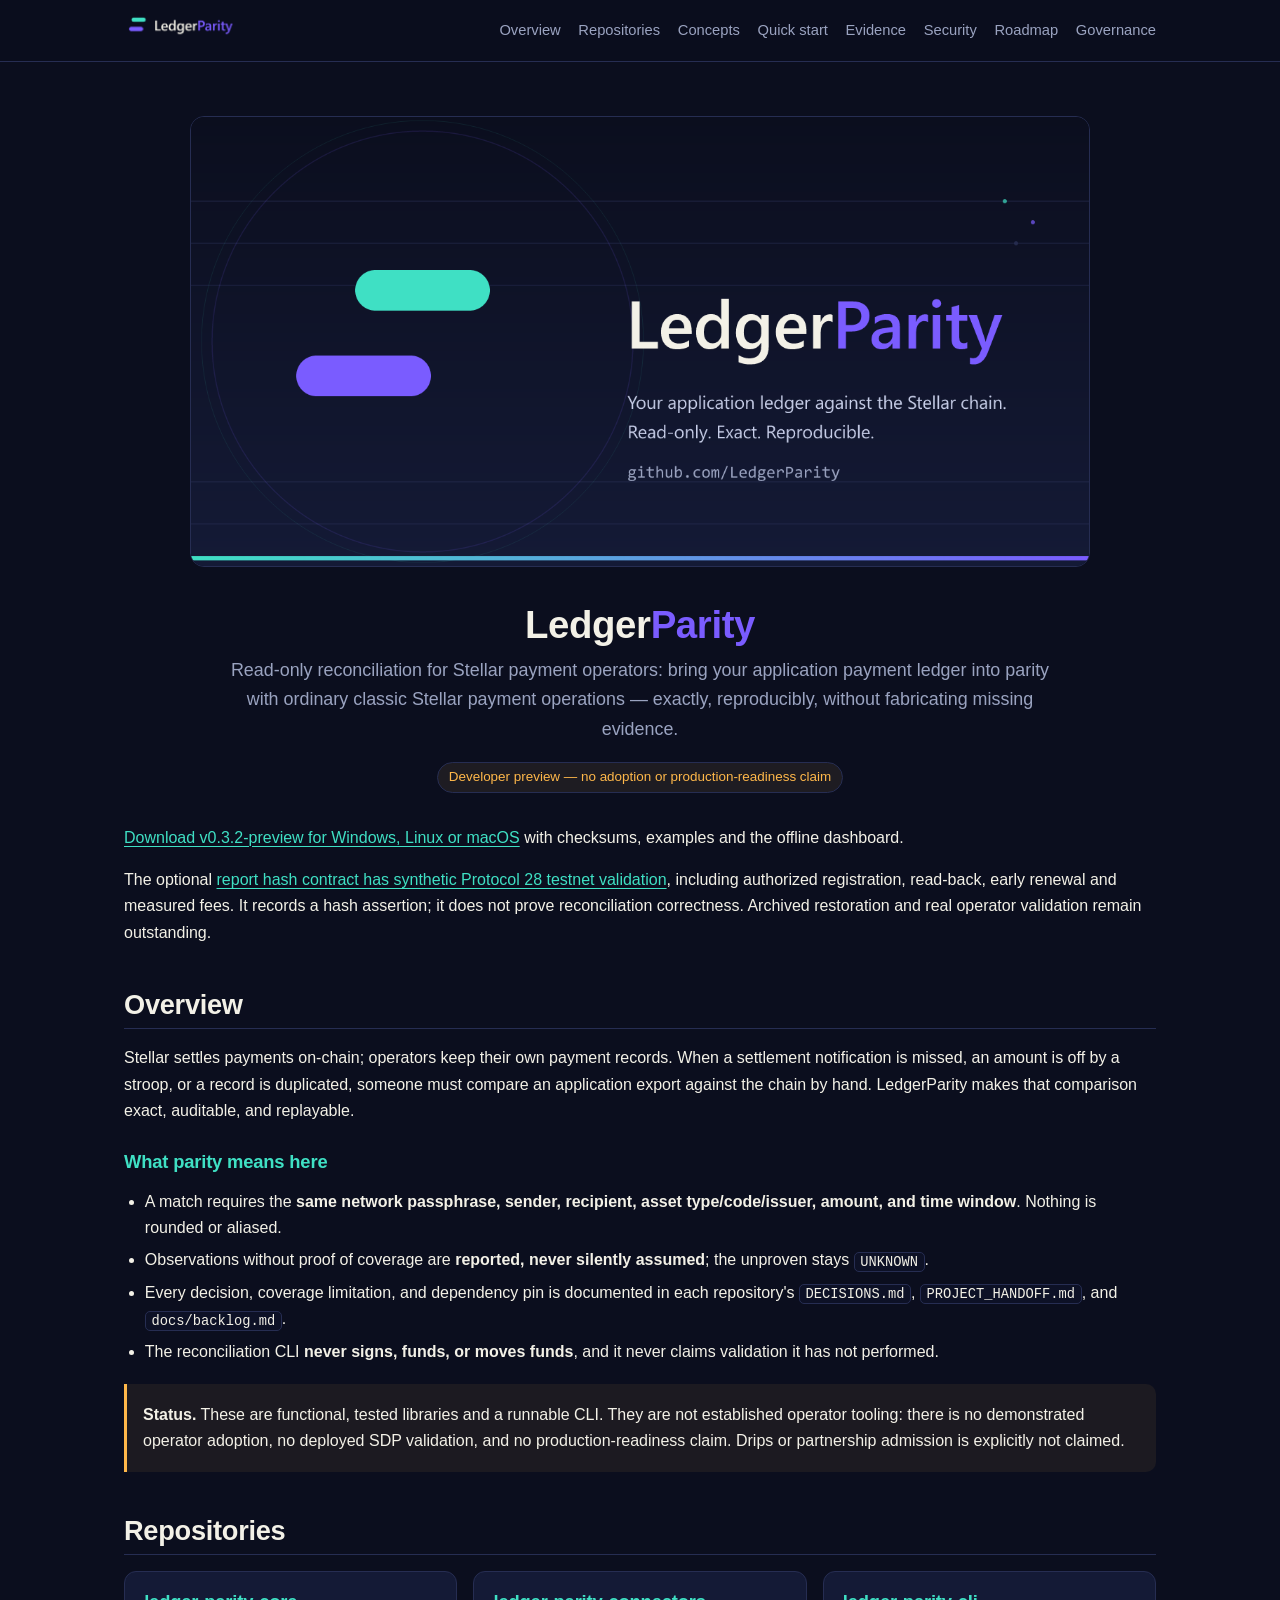
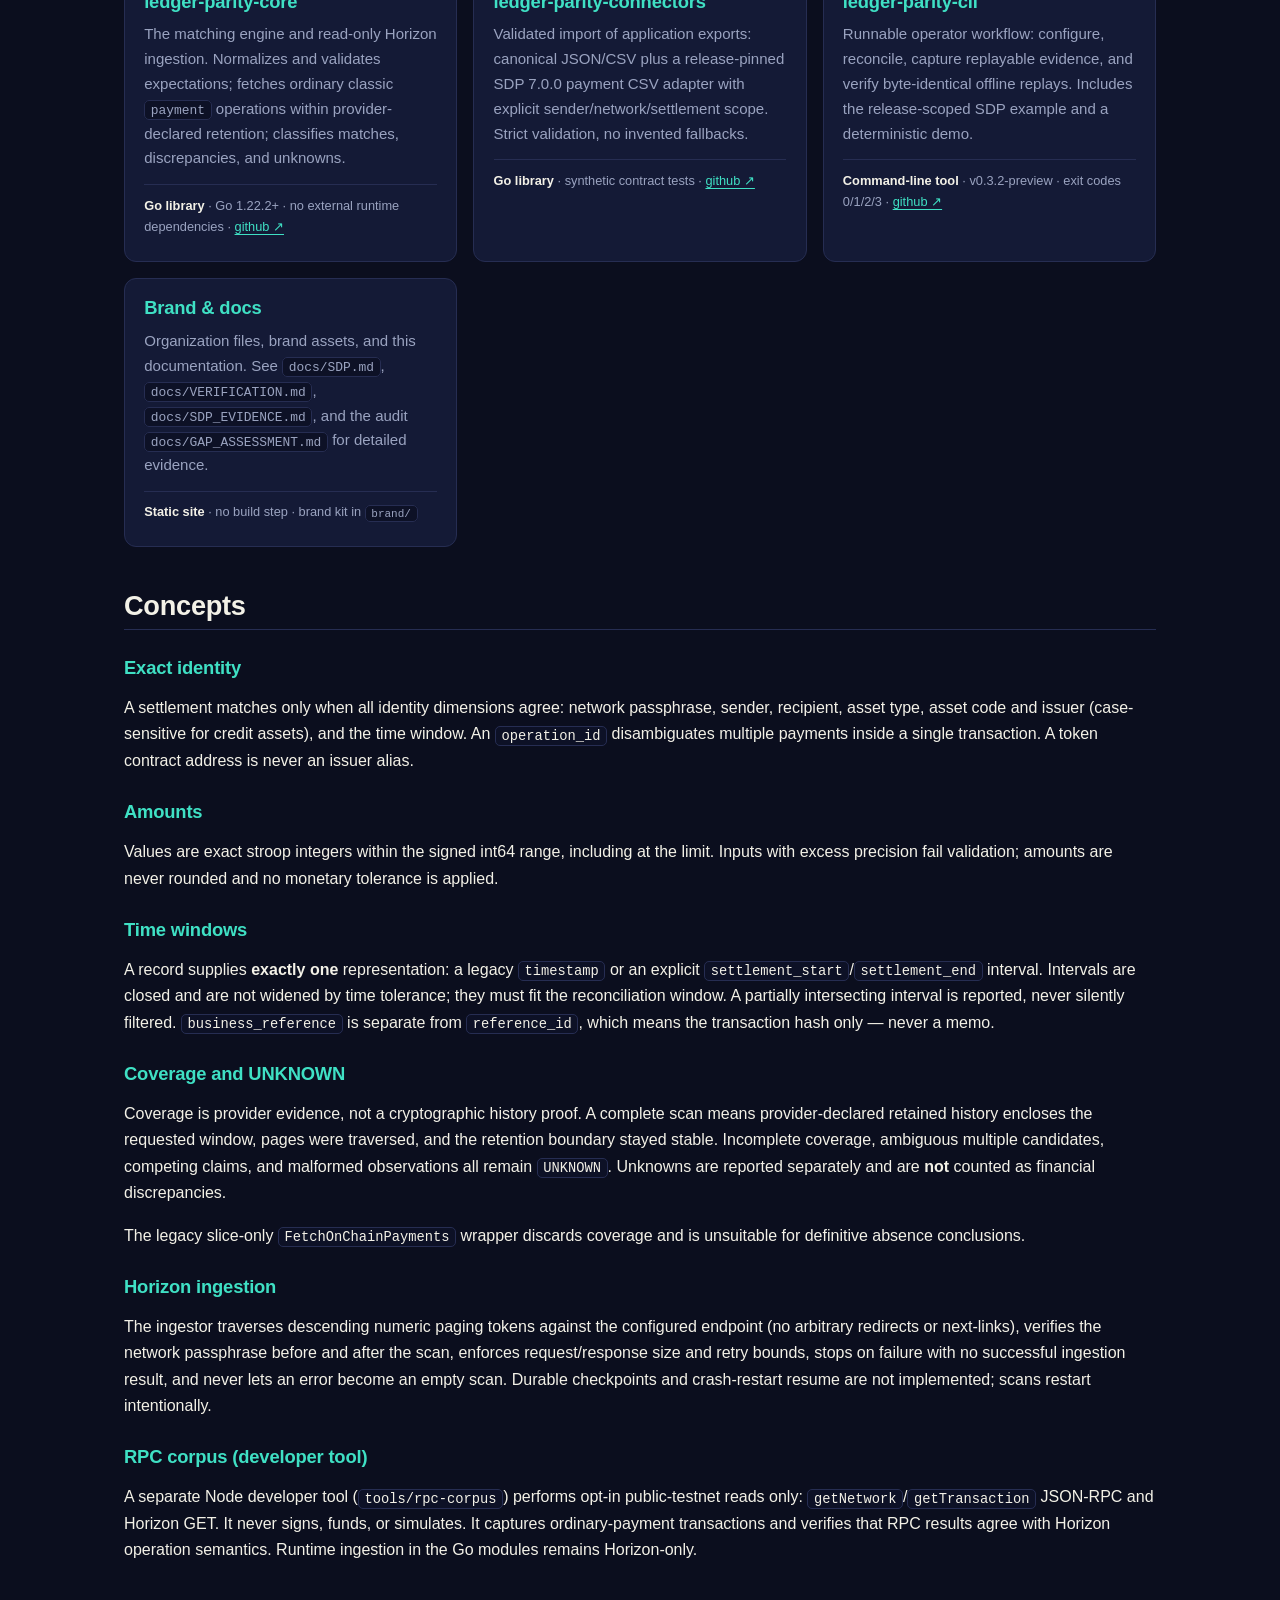
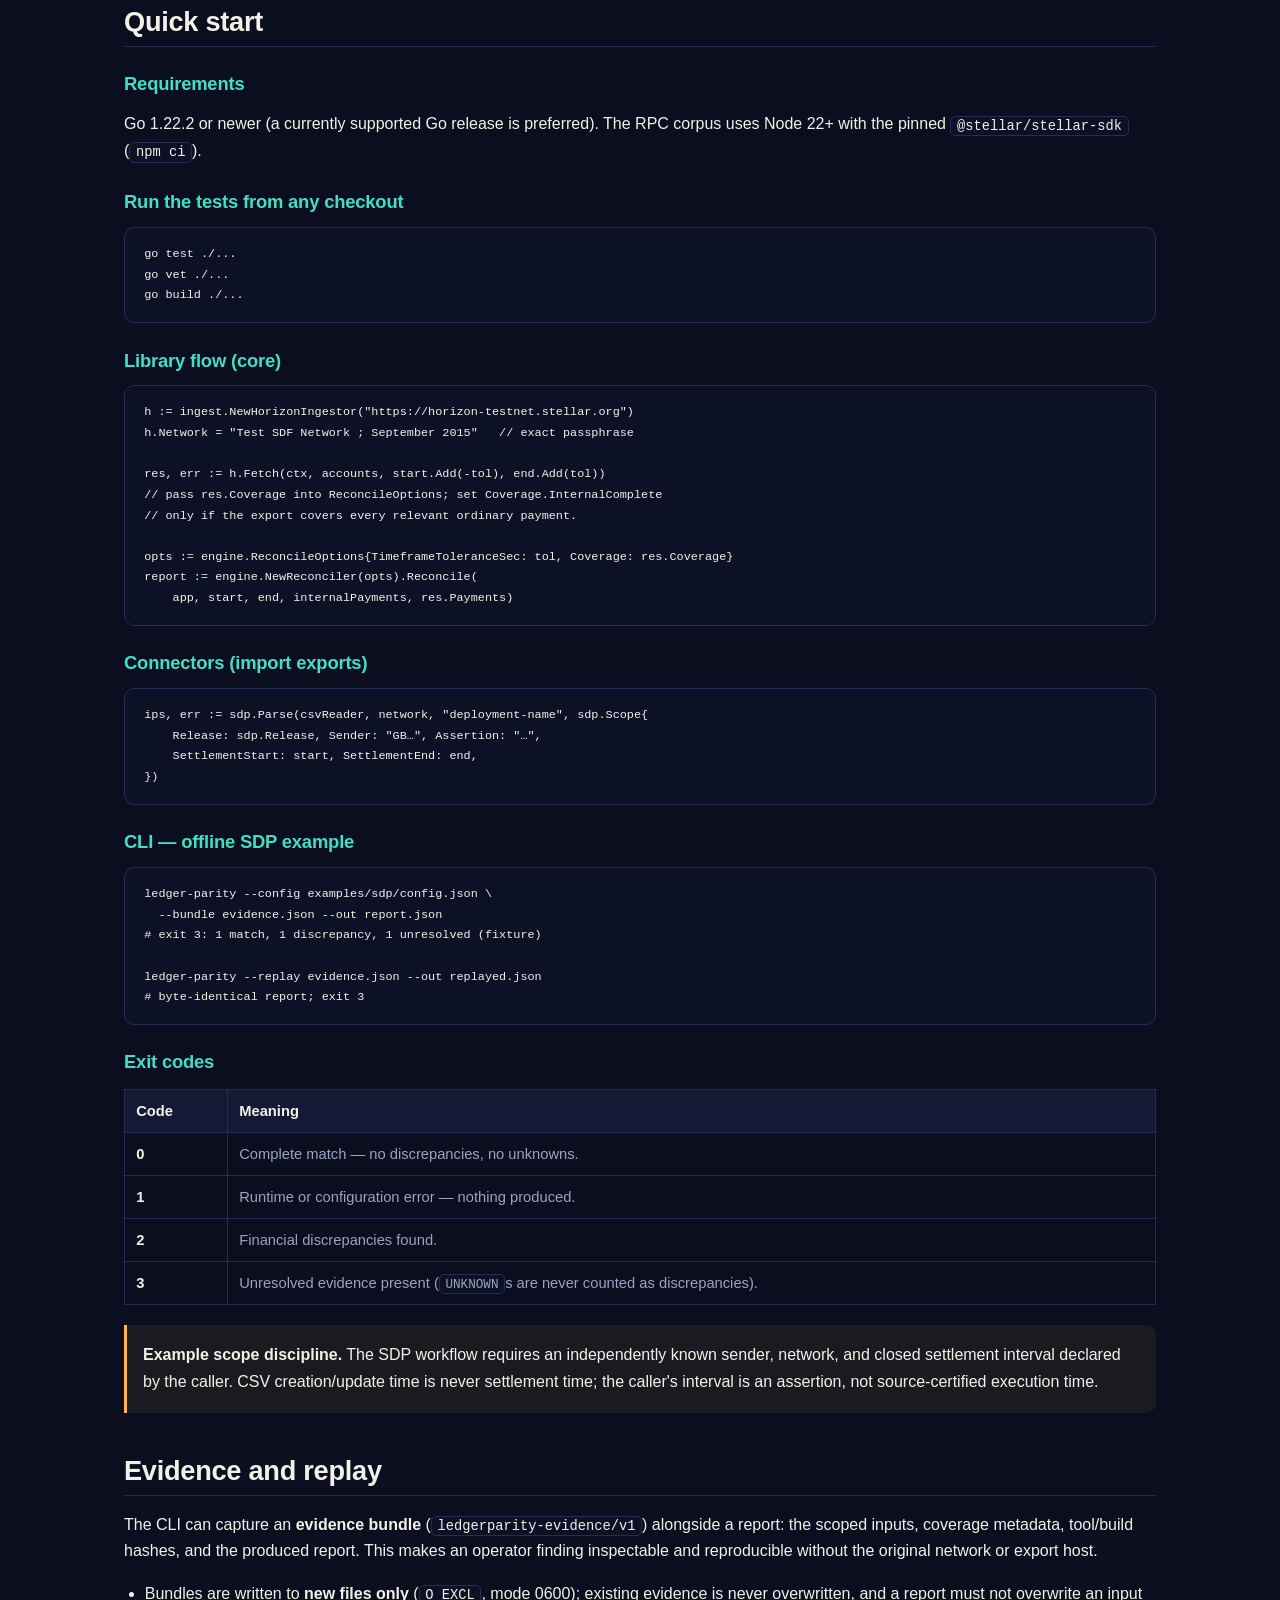
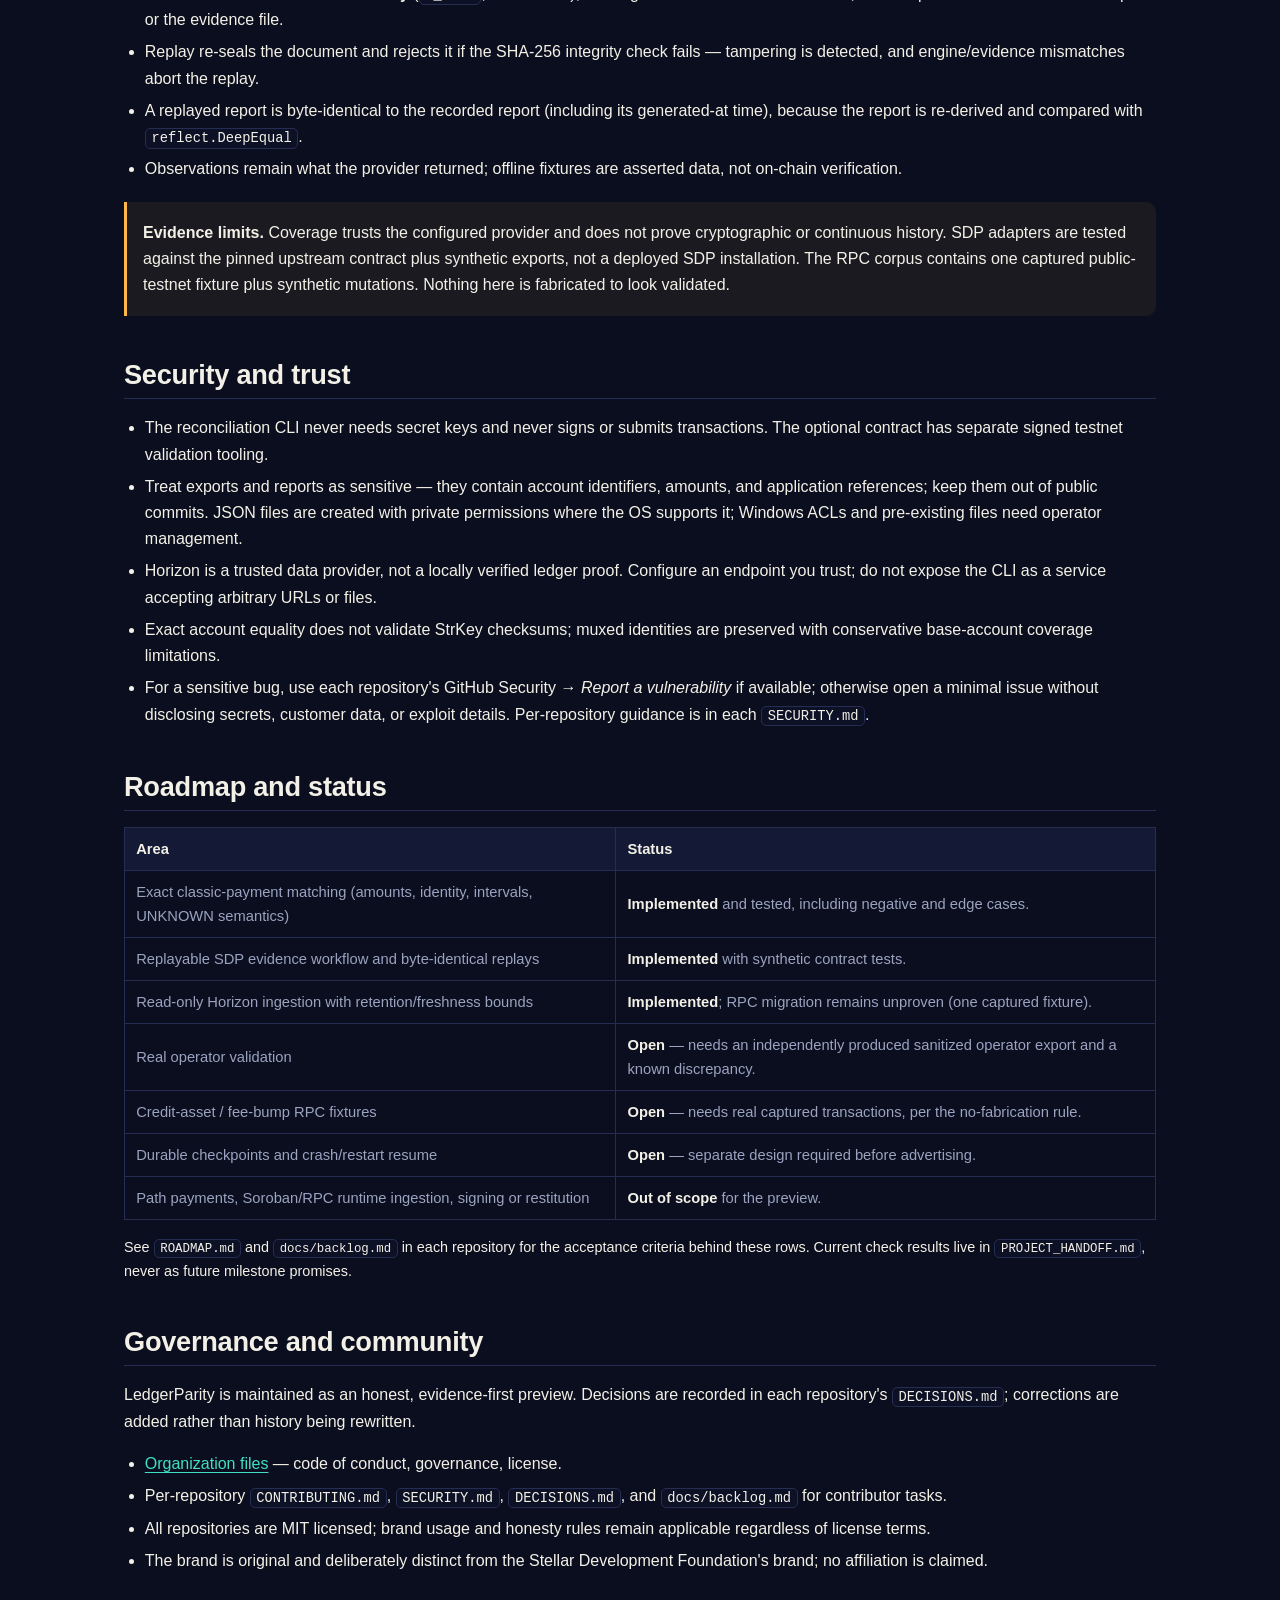
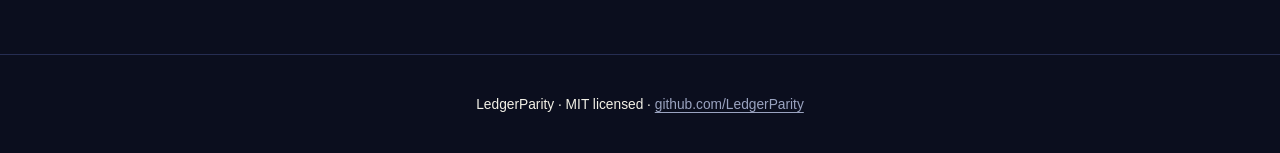
==== commit b7a1851d: "Publish unclipped brand images and updated preview link" ====
--- a/index.html
+++ b/index.html
@@ -37,7 +37,7 @@
   </section>
 
   <section id="overview">
-    <p><a href="https://github.com/LedgerParity/ledger-parity-cli/releases/tag/v0.3.1-preview">Download v0.3.1-preview for Windows, Linux or macOS</a> with checksums, examples and the offline dashboard.</p>
+    <p><a href="https://github.com/LedgerParity/ledger-parity-cli/releases/tag/v0.3.2-preview">Download v0.3.2-preview for Windows, Linux or macOS</a> with checksums, examples and the offline dashboard.</p>
     <p>The optional <a href="https://github.com/LedgerParity/-ledger-parity-contract/blob/main/TESTNET.md">report hash contract has synthetic Protocol 28 testnet validation</a>, including authorized registration, read-back, early renewal and measured fees. It records a hash assertion; it does not prove reconciliation correctness. Archived restoration and real operator validation remain outstanding.</p>
     <h2>Overview</h2>
     <p>Stellar settles payments on-chain; operators keep their own payment records. When a settlement
@@ -82,7 +82,7 @@
         <h3>ledger-parity-cli</h3>
         <p>Runnable operator workflow: configure, reconcile, capture replayable evidence, and verify
           byte-identical offline replays. Includes the release-scoped SDP example and a deterministic demo.</p>
-        <p class="meta"><b>Command-line tool</b> · v0.3.1-preview · exit codes 0/1/2/3 · <a href="https://github.com/LedgerParity/ledger-parity-cli">github ↗</a></p>
+        <p class="meta"><b>Command-line tool</b> · v0.3.2-preview · exit codes 0/1/2/3 · <a href="https://github.com/LedgerParity/ledger-parity-cli">github ↗</a></p>
       </div>
       <div class="card">
         <h3>Brand &amp; docs</h3>
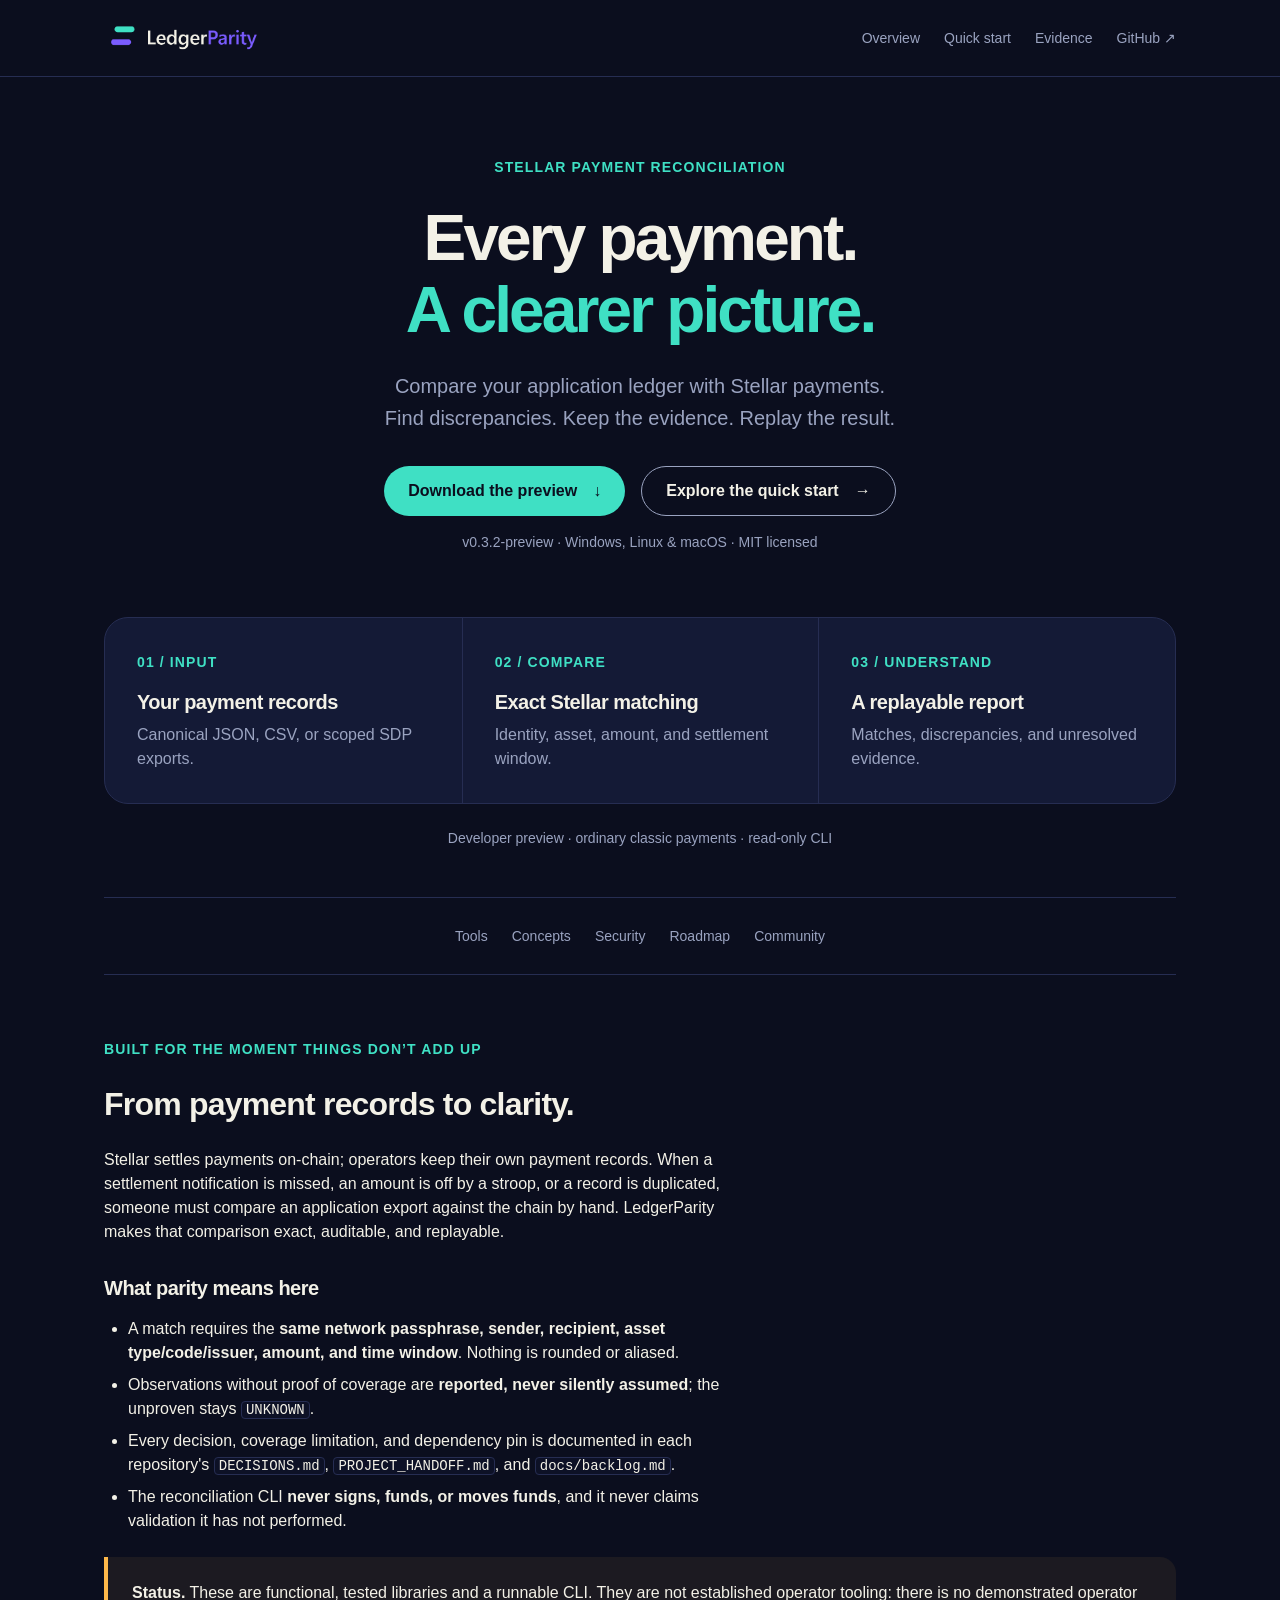
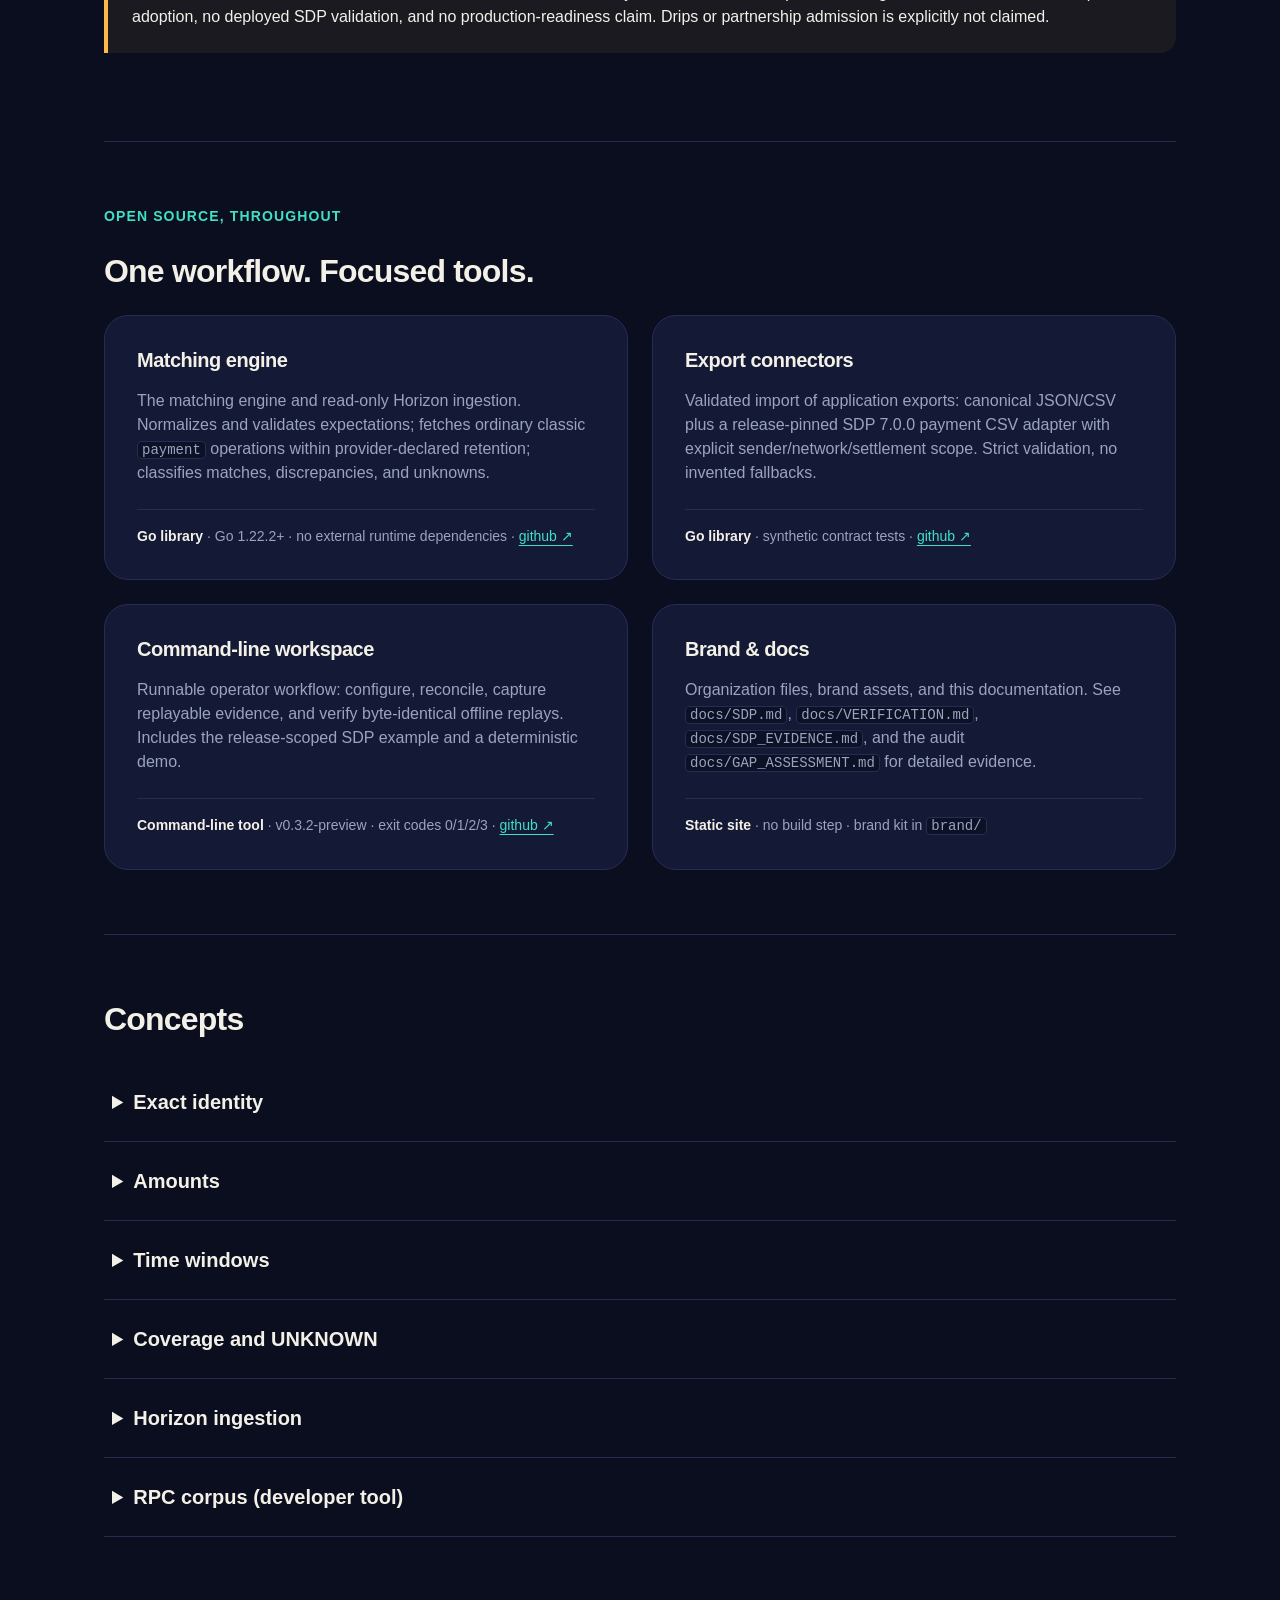
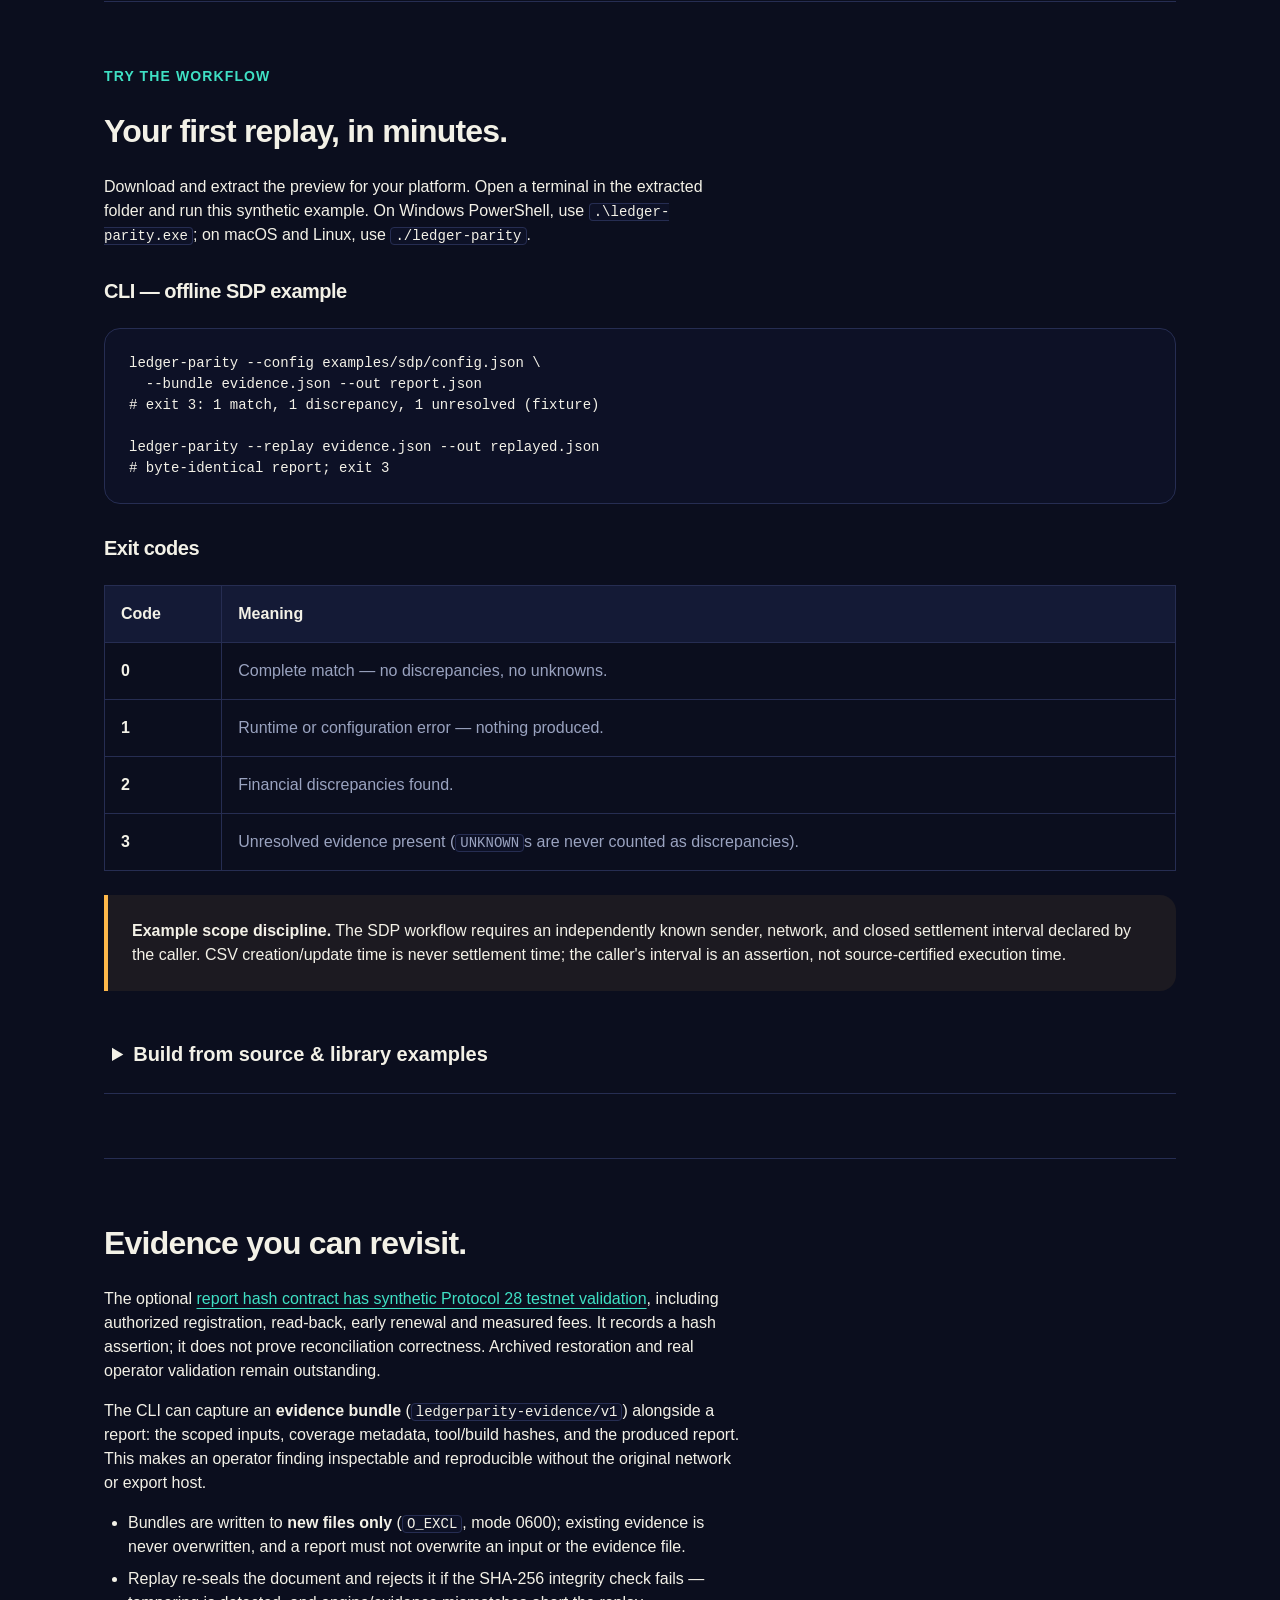
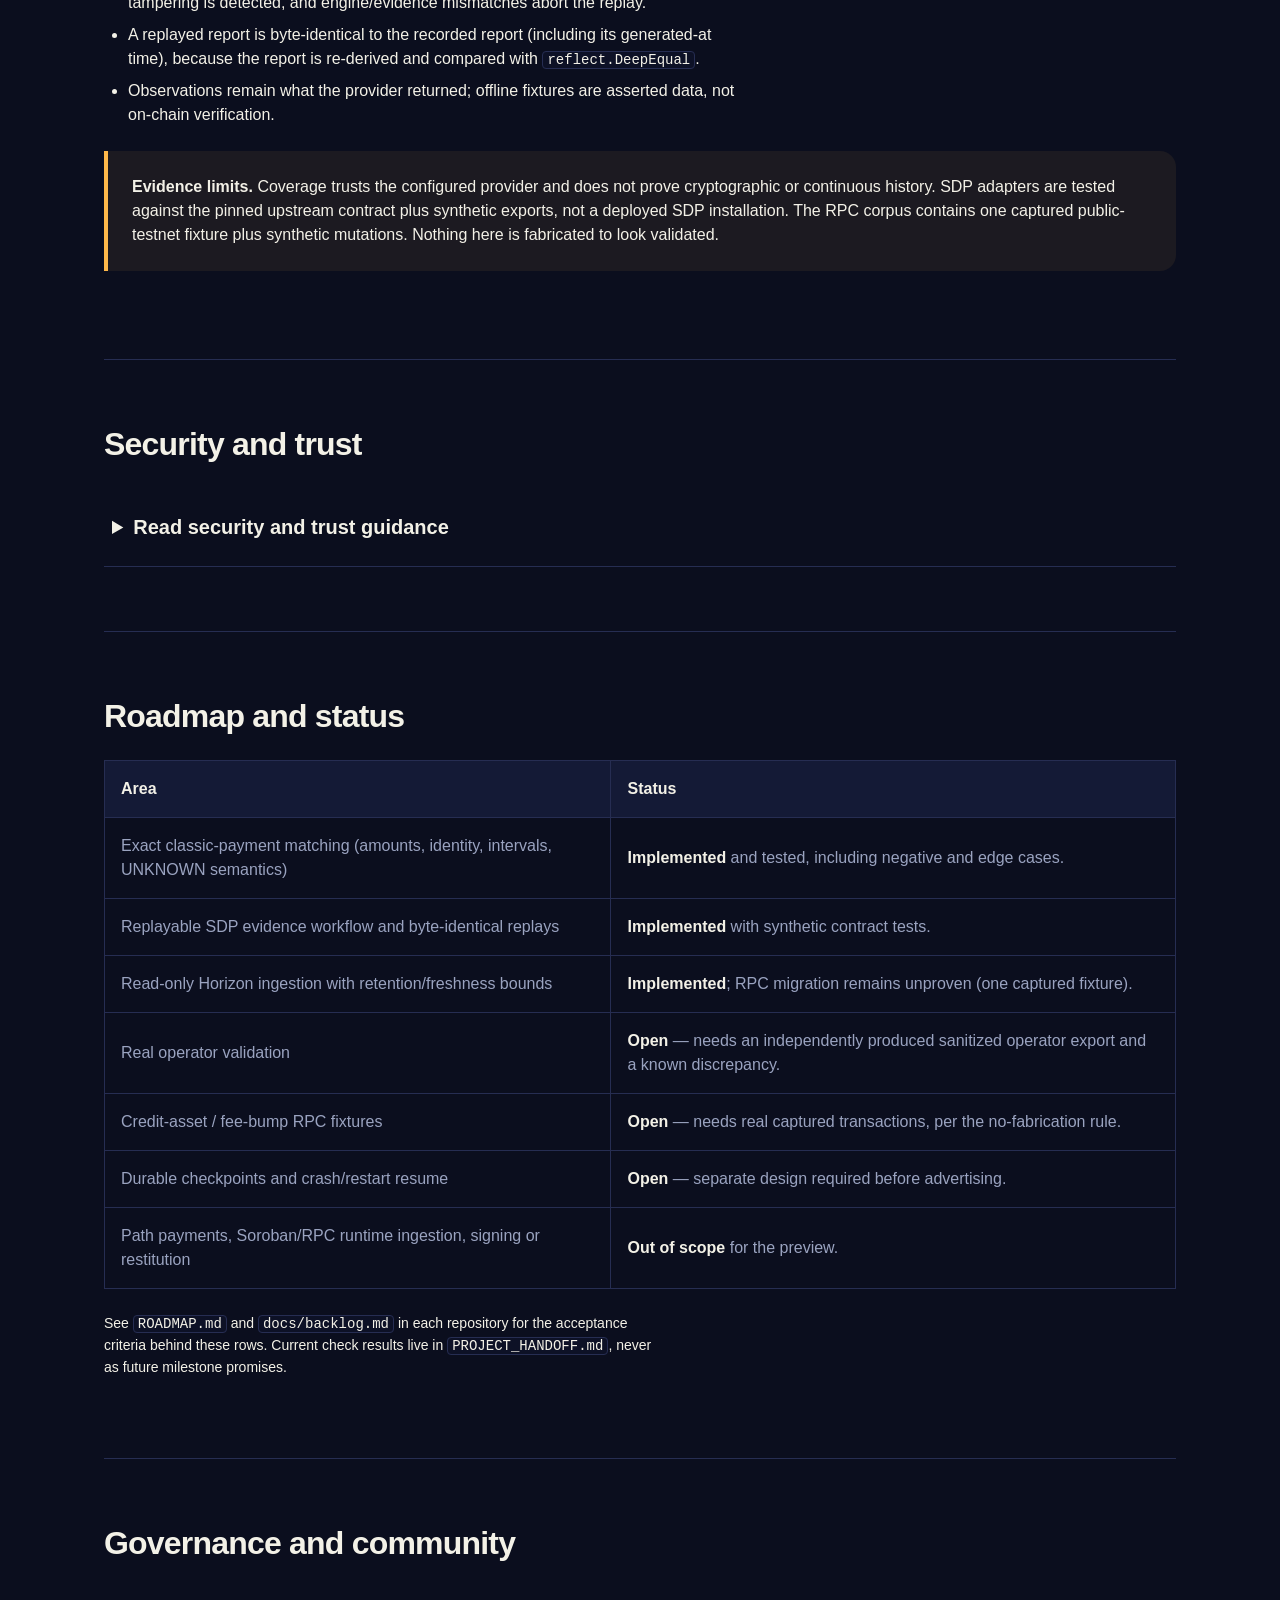
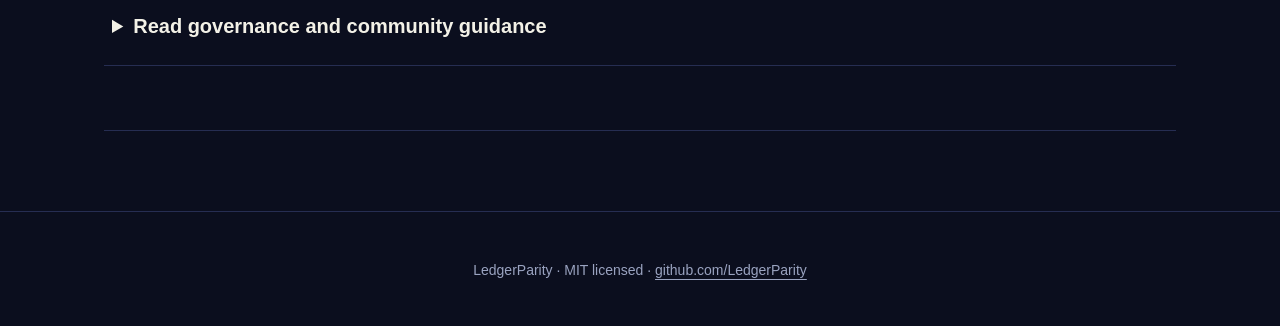
==== commit 81eb1635: "Refine landing page with measured design audit and reusable skill" ====
--- a/index.html
+++ b/index.html
@@ -3,43 +3,52 @@
 <head>
   <meta charset="utf-8">
   <meta name="viewport" content="width=device-width, initial-scale=1">
-  <title>LedgerParity — documentation</title>
+  <title>LedgerParity — clarity for every Stellar payment</title>
   <meta name="description" content="LedgerParity documentation: read-only reconciliation of application payment records against ordinary classic Stellar payment operations.">
   <link rel="icon" type="image/png" href="assets/favicon-32.png">
   <link rel="stylesheet" href="assets/style.css">
 </head>
 <body>
+<a class="skip-link" href="#top">Skip to content</a>
 
 <header class="topbar">
   <div class="topbar-inner">
     <a href="#top"><img src="assets/lockup.png" alt="LedgerParity"></a>
-    <nav aria-label="Sections">
+    <nav aria-label="Main navigation">
       <a href="#overview">Overview</a>
-      <a href="#repositories">Repositories</a>
-      <a href="#concepts">Concepts</a>
       <a href="#quickstart">Quick start</a>
       <a href="#evidence">Evidence</a>
-      <a href="#security">Security</a>
-      <a href="#roadmap">Roadmap</a>
-      <a href="#governance">Governance</a>
+      <a href="https://github.com/LedgerParity">GitHub ↗</a>
     </nav>
   </div>
 </header>
 
-<main id="top">
-  <section class="hero">
-    <img class="banner" src="assets/banner.png" alt="LedgerParity — your application ledger against the Stellar chain, brought to parity">
-    <h1>Ledger<span class="accent">Parity</span></h1>
-    <p class="lead">Read-only reconciliation for Stellar payment operators: bring your application payment
-      ledger into parity with ordinary classic Stellar payment operations — exactly, reproducibly, without
-      fabricating missing evidence.</p>
-    <span class="tag">Developer preview — no adoption or production-readiness claim</span>
-  </section>
-
+<main id="top" tabindex="-1">
+  <section class="hero" aria-labelledby="hero-title">
+    <p class="eyebrow">STELLAR PAYMENT RECONCILIATION</p>
+    <h1 id="hero-title">Every payment.<br><span class="accent">A clearer picture.</span></h1>
+    <p class="lead">Compare your application ledger with Stellar payments.<br class="desktop-break"> Find discrepancies. Keep the evidence. Replay the result.</p>
+    <div class="hero-actions">
+      <a class="button primary" href="https://github.com/LedgerParity/ledger-parity-cli/releases/tag/v0.3.2-preview">Download the preview <span aria-hidden="true">↓</span></a>
+      <a class="button secondary" href="#quickstart">Explore the quick start <span aria-hidden="true">→</span></a>
+    </div>
+    <p class="release-caption">v0.3.2-preview · Windows, Linux &amp; macOS · MIT licensed</p>
+    <div class="workflow" aria-label="Reconciliation workflow">
+      <div><span class="step">01 / INPUT</span><h3>Your payment records</h3><p>Canonical JSON, CSV, or scoped SDP exports.</p></div>
+      <div><span class="step">02 / COMPARE</span><h3>Exact Stellar matching</h3><p>Identity, asset, amount, and settlement window.</p></div>
+      <div><span class="step">03 / UNDERSTAND</span><h3>A replayable report</h3><p>Matches, discrepancies, and unresolved evidence.</p></div>
+    </div>
+    <p class="preview-label">Developer preview · ordinary classic payments · read-only CLI</p>
+  </section>
+
+  <nav class="contents" aria-label="Documentation sections">
+    <a href="#repositories">Tools</a><a href="#concepts">Concepts</a><a href="#security">Security</a><a href="#roadmap">Roadmap</a><a href="#governance">Community</a>
+  </nav>
   <section id="overview">
-    <p><a href="https://github.com/LedgerParity/ledger-parity-cli/releases/tag/v0.3.2-preview">Download v0.3.2-preview for Windows, Linux or macOS</a> with checksums, examples and the offline dashboard.</p>
-    <p>The optional <a href="https://github.com/LedgerParity/-ledger-parity-contract/blob/main/TESTNET.md">report hash contract has synthetic Protocol 28 testnet validation</a>, including authorized registration, read-back, early renewal and measured fees. It records a hash assertion; it does not prove reconciliation correctness. Archived restoration and real operator validation remain outstanding.</p>
-    <h2>Overview</h2>
+
+
+    <p class="eyebrow">BUILT FOR THE MOMENT THINGS DON’T ADD UP</p>
+    <h2>From payment records to clarity.</h2>
     <p>Stellar settles payments on-chain; operators keep their own payment records. When a settlement
       notification is missed, an amount is off by a stroop, or a record is duplicated, someone must compare an
       application export against the chain by hand. LedgerParity makes that comparison exact, auditable, and
@@ -63,23 +72,24 @@
   </section>
 
   <section id="repositories">
-    <h2>Repositories</h2>
+    <p class="eyebrow">OPEN SOURCE, THROUGHOUT</p>
+    <h2>One workflow. Focused tools.</h2>
     <div class="grid">
       <div class="card">
-        <h3>ledger-parity-core</h3>
+        <h3>Matching engine</h3>
         <p>The matching engine and read-only Horizon ingestion. Normalizes and validates expectations; fetches
           ordinary classic <code>payment</code> operations within provider-declared retention; classifies
           matches, discrepancies, and unknowns.</p>
         <p class="meta"><b>Go library</b> · Go 1.22.2+ · no external runtime dependencies · <a href="https://github.com/LedgerParity/ledger-parity-core">github ↗</a></p>
       </div>
       <div class="card">
-        <h3>ledger-parity-connectors</h3>
+        <h3>Export connectors</h3>
         <p>Validated import of application exports: canonical JSON/CSV plus a release-pinned SDP 7.0.0 payment
           CSV adapter with explicit sender/network/settlement scope. Strict validation, no invented fallbacks.</p>
         <p class="meta"><b>Go library</b> · synthetic contract tests · <a href="https://github.com/LedgerParity/ledger-parity-connectors">github ↗</a></p>
       </div>
       <div class="card">
-        <h3>ledger-parity-cli</h3>
+        <h3>Command-line workspace</h3>
         <p>Runnable operator workflow: configure, reconcile, capture replayable evidence, and verify
           byte-identical offline replays. Includes the release-scoped SDP example and a deterministic demo.</p>
         <p class="meta"><b>Command-line tool</b> · v0.3.2-preview · exit codes 0/1/2/3 · <a href="https://github.com/LedgerParity/ledger-parity-cli">github ↗</a></p>
@@ -97,24 +107,27 @@
   <section id="concepts">
     <h2>Concepts</h2>
 
-    <h3>Exact identity</h3>
+    <details><summary>Exact identity</summary><div class="detail-body">
     <p>A settlement matches only when all identity dimensions agree: network passphrase, sender, recipient,
       asset type, asset code and issuer (case-sensitive for credit assets), and the time window. An
       <code>operation_id</code> disambiguates multiple payments inside a single transaction. A token contract
       address is never an issuer alias.</p>
 
-    <h3>Amounts</h3>
+</div></details>
+    <details><summary>Amounts</summary><div class="detail-body">
     <p>Values are exact stroop integers within the signed int64 range, including at the limit. Inputs with
       excess precision fail validation; amounts are never rounded and no monetary tolerance is applied.</p>
 
-    <h3>Time windows</h3>
+</div></details>
+    <details><summary>Time windows</summary><div class="detail-body">
     <p>A record supplies <b>exactly one</b> representation: a legacy <code>timestamp</code> or an explicit
       <code>settlement_start</code>/<code>settlement_end</code> interval. Intervals are closed and are not
       widened by time tolerance; they must fit the reconciliation window. A partially intersecting interval is
       reported, never silently filtered. <code>business_reference</code> is separate from
       <code>reference_id</code>, which means the transaction hash only — never a memo.</p>
 
-    <h3>Coverage and UNKNOWN</h3>
+</div></details>
+    <details><summary>Coverage and UNKNOWN</summary><div class="detail-body">
     <p>Coverage is provider evidence, not a cryptographic history proof. A complete scan means provider-declared
       retained history encloses the requested window, pages were traversed, and the retention boundary stayed
       stable. Incomplete coverage, ambiguous multiple candidates, competing claims, and malformed observations
@@ -123,52 +136,30 @@
     <p>The legacy slice-only <code>FetchOnChainPayments</code> wrapper discards coverage and is unsuitable for
       definitive absence conclusions.</p>
 
-    <h3>Horizon ingestion</h3>
+</div></details>
+    <details><summary>Horizon ingestion</summary><div class="detail-body">
     <p>The ingestor traverses descending numeric paging tokens against the configured endpoint (no arbitrary
       redirects or next-links), verifies the network passphrase before and after the scan, enforces
       request/response size and retry bounds, stops on failure with no successful ingestion result, and never
       lets an error become an empty scan. Durable checkpoints and crash-restart resume are not implemented;
       scans restart intentionally.</p>
 
-    <h3>RPC corpus (developer tool)</h3>
+</div></details>
+    <details><summary>RPC corpus (developer tool)</summary><div class="detail-body">
     <p>A separate Node developer tool (<code>tools/rpc-corpus</code>) performs opt-in public-testnet reads only:
       <code>getNetwork</code>/<code>getTransaction</code> JSON-RPC and Horizon GET. It never signs, funds, or
       simulates. It captures ordinary-payment transactions and verifies that RPC results agree with Horizon
       operation semantics. Runtime ingestion in the Go modules remains Horizon-only.</p>
+</div></details>
   </section>
 
   <section id="quickstart">
-    <h2>Quick start</h2>
-
-    <h3>Requirements</h3>
-    <p>Go 1.22.2 or newer (a currently supported Go release is preferred). The RPC corpus uses Node 22+ with the
-      pinned <code>@stellar/stellar-sdk</code> (<code>npm ci</code>).</p>
-
-    <h3>Run the tests from any checkout</h3>
-    <pre><code>go test ./...
-go vet ./...
-go build ./...</code></pre>
-
-    <h3>Library flow (core)</h3>
-    <pre><code>h := ingest.NewHorizonIngestor("https://horizon-testnet.stellar.org")
-h.Network = "Test SDF Network ; September 2015"   // exact passphrase
-
-res, err := h.Fetch(ctx, accounts, start.Add(-tol), end.Add(tol))
-// pass res.Coverage into ReconcileOptions; set Coverage.InternalComplete
-// only if the export covers every relevant ordinary payment.
-
-opts := engine.ReconcileOptions{TimeframeToleranceSec: tol, Coverage: res.Coverage}
-report := engine.NewReconciler(opts).Reconcile(
-    app, start, end, internalPayments, res.Payments)</code></pre>
-
-    <h3>Connectors (import exports)</h3>
-    <pre><code>ips, err := sdp.Parse(csvReader, network, "deployment-name", sdp.Scope{
-    Release: sdp.Release, Sender: "GB…", Assertion: "…",
-    SettlementStart: start, SettlementEnd: end,
-})</code></pre>
+    <p class="eyebrow">TRY THE WORKFLOW</p>
+    <h2>Your first replay, in minutes.</h2>
+    <p>Download and extract the preview for your platform. Open a terminal in the extracted folder and run this synthetic example. On Windows PowerShell, use <code>.\ledger-parity.exe</code>; on macOS and Linux, use <code>./ledger-parity</code>.</p>
 
     <h3>CLI — offline SDP example</h3>
-    <pre><code>ledger-parity --config examples/sdp/config.json \
+    <pre tabindex="0" aria-label="Code example"><code>ledger-parity --config examples/sdp/config.json \
   --bundle evidence.json --out report.json
 # exit 3: 1 match, 1 discrepancy, 1 unresolved (fixture)
 
@@ -177,7 +168,7 @@
 
     <h3>Exit codes</h3>
     <table>
-      <thead><tr><th>Code</th><th>Meaning</th></tr></thead>
+      <thead><tr><th scope="col">Code</th><th scope="col">Meaning</th></tr></thead>
       <tbody>
         <tr><td><b>0</b></td><td>Complete match — no discrepancies, no unknowns.</td></tr>
         <tr><td><b>1</b></td><td>Runtime or configuration error — nothing produced.</td></tr>
@@ -191,10 +182,40 @@
         closed settlement interval declared by the caller. CSV creation/update time is never settlement time;
         the caller's interval is an assertion, not source-certified execution time.</p>
     </div>
+
+    <details><summary>Build from source &amp; library examples</summary><div class="detail-body">    <h3>Requirements</h3>
+    <p>Go 1.22.2 or newer (a currently supported Go release is preferred). The RPC corpus uses Node 22+ with the
+      pinned <code>@stellar/stellar-sdk</code> (<code>npm ci</code>).</p>
+
+    <h3>Run the tests from any checkout</h3>
+    <pre tabindex="0" aria-label="Code example"><code>go test ./...
+go vet ./...
+go build ./...</code></pre>
+
+    <h3>Library flow (core)</h3>
+    <pre tabindex="0" aria-label="Code example"><code>h := ingest.NewHorizonIngestor("https://horizon-testnet.stellar.org")
+h.Network = "Test SDF Network ; September 2015"   // exact passphrase
+
+res, err := h.Fetch(ctx, accounts, start.Add(-tol), end.Add(tol))
+// pass res.Coverage into ReconcileOptions; set Coverage.InternalComplete
+// only if the export covers every relevant ordinary payment.
+
+opts := engine.ReconcileOptions{TimeframeToleranceSec: tol, Coverage: res.Coverage}
+report := engine.NewReconciler(opts).Reconcile(
+    app, start, end, internalPayments, res.Payments)</code></pre>
+
+    <h3>Connectors (import exports)</h3>
+    <pre tabindex="0" aria-label="Code example"><code>ips, err := sdp.Parse(csvReader, network, "deployment-name", sdp.Scope{
+    Release: sdp.Release, Sender: "GB…", Assertion: "…",
+    SettlementStart: start, SettlementEnd: end,
+})</code></pre>
+
+</div></details>
   </section>
 
   <section id="evidence">
-    <h2>Evidence and replay</h2>
+    <h2>Evidence you can revisit.</h2>
+    <p>The optional <a href="https://github.com/LedgerParity/-ledger-parity-contract/blob/main/TESTNET.md">report hash contract has synthetic Protocol 28 testnet validation</a>, including authorized registration, read-back, early renewal and measured fees. It records a hash assertion; it does not prove reconciliation correctness. Archived restoration and real operator validation remain outstanding.</p>
     <p>The CLI can capture an <b>evidence bundle</b> (<code>ledgerparity-evidence/v1</code>) alongside a report:
       the scoped inputs, coverage metadata, tool/build hashes, and the produced report. This makes an operator
       finding inspectable and reproducible without the original network or export host.</p>
@@ -218,6 +239,7 @@
 
   <section id="security">
     <h2>Security and trust</h2>
+    <details><summary>Read security and trust guidance</summary><div class="detail-body">
     <ul>
       <li>The reconciliation CLI never needs secret keys and never signs or submits transactions. The optional contract has separate signed testnet validation tooling.</li>
       <li>Treat exports and reports as sensitive — they contain account identifiers, amounts, and application
@@ -231,12 +253,13 @@
         available; otherwise open a minimal issue without disclosing secrets, customer data, or exploit
         details. Per-repository guidance is in each <code>SECURITY.md</code>.</li>
     </ul>
+</div></details>
   </section>
 
   <section id="roadmap">
     <h2>Roadmap and status</h2>
     <table>
-      <thead><tr><th>Area</th><th>Status</th></tr></thead>
+      <thead><tr><th scope="col">Area</th><th scope="col">Status</th></tr></thead>
       <tbody>
         <tr><td>Exact classic-payment matching (amounts, identity, intervals, UNKNOWN semantics)</td><td><b>Implemented</b> and tested, including negative and edge cases.</td></tr>
         <tr><td>Replayable SDP evidence workflow and byte-identical replays</td><td><b>Implemented</b> with synthetic contract tests.</td></tr>
@@ -254,6 +277,7 @@
 
   <section id="governance">
     <h2>Governance and community</h2>
+    <details><summary>Read governance and community guidance</summary><div class="detail-body">
     <p>LedgerParity is maintained as an honest, evidence-first preview. Decisions are recorded in each
       repository's <code>DECISIONS.md</code>; corrections are added rather than history being rewritten.</p>
     <ul>
@@ -265,6 +289,7 @@
       <li>The brand is original and deliberately distinct from the Stellar Development Foundation's brand; no
         affiliation is claimed.</li>
     </ul>
+</div></details>
   </section>
 </main>
 
--- a/assets/style.css
+++ b/assets/style.css
@@ -4,136 +4,110 @@
   --line: #262d52;
   --teal: #3fe0c4;
   --violet: #7a5cff;
+  --violet-text: #b6a6ff;
   --amber: #ffb84a;
   --text: #f3f1e7;
   --slate: #9aa3c0;
   --code-bg: #0d1126;
-  --maxw: 1080px;
+  --maxw: 1120px;
+  --type-small: .875rem;
+  --type-body: 1rem;
+  --type-subhead: 1.25rem;
+  --type-section: 2rem;
+  --type-hero: 4rem;
 }
-
 * { box-sizing: border-box; }
-
 html { scroll-behavior: smooth; }
-
-body {
-  margin: 0;
-  background: var(--ink);
-  color: var(--text);
-  font-family: "Space Grotesk", "Avenir Next", "Segoe UI", sans-serif;
-  line-height: 1.65;
-  font-size: 16px;
-}
-
-a { color: var(--teal); text-decoration-thickness: 1px; text-underline-offset: 3px; }
-a:hover { color: var(--violet); }
-
-h1, h2, h3, h4 { line-height: 1.25; letter-spacing: -0.01em; }
-h2 {
-  font-size: 1.7rem;
-  margin: 2.6rem 0 1rem;
-  color: var(--text);
-  border-bottom: 1px solid var(--line);
-  padding-bottom: .4rem;
-}
-h3 { font-size: 1.15rem; margin: 1.6rem 0 .6rem; color: var(--teal); }
-
-p, ul, ol { color: var(--text); }
-ul { padding-left: 1.3rem; }
-li { margin: .35rem 0; }
-
-code, pre {
-  font-family: "JetBrains Mono", "Cascadia Code", Consolas, monospace;
-}
-code {
-  background: var(--code-bg);
-  border: 1px solid var(--line);
-  border-radius: 5px;
-  padding: .1rem .35rem;
-  font-size: .86em;
-}
-pre {
-  background: var(--code-bg);
-  border: 1px solid var(--line);
-  border-radius: 10px;
-  padding: 1rem 1.2rem;
-  overflow-x: auto;
-  line-height: 1.5;
-  font-size: .86rem;
-}
-pre code { background: none; border: 0; padding: 0; }
-
-/* Top bar */
-.topbar {
-  position: sticky;
-  top: 0;
-  z-index: 10;
-  background: rgba(11, 14, 30, .92);
-  backdrop-filter: blur(8px);
-  border-bottom: 1px solid var(--line);
-}
-.topbar-inner {
-  max-width: var(--maxw);
-  margin: 0 auto;
-  padding: .7rem 1.5rem;
-  display: flex;
-  align-items: center;
-  gap: 1rem;
-  flex-wrap: wrap;
-}
-.topbar img { height: 30px; width: auto; }
-.topbar nav { display: flex; gap: 1.1rem; flex-wrap: wrap; margin-left: auto; font-size: .92rem; }
+body { margin: 0; background: var(--ink); color: var(--text); font-family: "Avenir Next", "Segoe UI", sans-serif; font-size: var(--type-body); line-height: 1.5; }
+a { color: var(--teal); text-decoration-thickness: 1px; text-underline-offset: 4px; }
+a:hover { color: var(--violet-text); }
+h1, h2, h3 { line-height: 1.25; letter-spacing: -.025em; text-wrap: balance; }
+h2 { font-size: var(--type-section); margin: 0 0 24px; }
+h3 { font-size: var(--type-subhead); margin: 32px 0 16px; }
+p, ul, ol { margin: 16px 0; }
+ul, ol { padding-left: 24px; }
+li { margin: 8px 0; }
+code, pre { font-family: "Cascadia Code", Consolas, monospace; font-size: var(--type-small); }
+code { background: var(--code-bg); border: 1px solid var(--line); border-radius: 4px; padding: 0 4px; }
+pre { background: var(--code-bg); border: 1px solid var(--line); border-radius: 16px; padding: 24px; overflow-x: auto; line-height: 1.5; margin: 24px 0; }
+pre code { background: none; border: 0; padding: 0; font-size: inherit; }
+.topbar { position: sticky; top: 0; z-index: 10; background: var(--ink); border-bottom: 1px solid var(--line); }
+.topbar-inner { max-width: var(--maxw); margin: auto; padding: 16px 24px; display: flex; align-items: center; justify-content: space-between; gap: 24px; flex-wrap: wrap; }
+.topbar img { display: block; width: 176px; height: auto; }
+.topbar nav { display: flex; gap: 24px; flex-wrap: wrap; font-size: var(--type-small); }
 .topbar nav a { color: var(--slate); text-decoration: none; }
 .topbar nav a:hover { color: var(--teal); }
-
-main { max-width: var(--maxw); margin: 0 auto; padding: 0 1.5rem 4rem; }
-
-/* Hero */
-.hero { text-align: center; padding: 3.4rem 0 1rem; }
-.hero img.banner { width: 100%; max-width: 900px; border-radius: 14px; border: 1px solid var(--line); }
-.hero h1 { font-size: 2.4rem; margin: 1.6rem 0 .4rem; }
-.hero h1 .accent { color: var(--violet); }
-.hero p.lead { font-size: 1.12rem; color: var(--slate); max-width: 46em; margin: 0 auto; }
-.tag {
-  display: inline-block; margin-top: 1.1rem;
-  border: 1px solid var(--line); color: var(--amber);
-  background: rgba(255, 184, 74, .08);
-  padding: .25em .8em; border-radius: 999px; font-size: .84rem;
-}
-
-/* Cards */
-.grid { display: grid; grid-template-columns: repeat(auto-fit, minmax(280px, 1fr)); gap: 1rem; margin: 1rem 0; }
-.card {
-  background: var(--ink-2);
-  border: 1px solid var(--line);
-  border-radius: 12px;
-  padding: 1.1rem 1.2rem;
-}
-.card h3 { margin-top: 0; }
-.card p { margin: .4rem 0; color: var(--slate); font-size: .94rem; }
-.card .meta { font-size: .8rem; color: var(--slate); border-top: 1px solid var(--line); margin-top: .8rem; padding-top: .6rem; }
+main { max-width: var(--maxw); margin: auto; padding: 0 24px 80px; }
+main > section { padding: 64px 0; border-bottom: 1px solid var(--line); }
+.hero { text-align: center; padding: 80px 0 48px; }
+.eyebrow, .step { color: var(--teal); font-size: var(--type-small); font-weight: 600; letter-spacing: .08em; }
+.eyebrow { margin: 0 0 24px; }
+.hero h1 { font-size: var(--type-hero); line-height: 1.125; letter-spacing: -.045em; margin: 0 0 24px; }
+.accent { color: var(--teal); }
+.hero .lead { font-size: var(--type-subhead); line-height: 1.6; color: var(--slate); max-width: 640px; margin: auto; }
+.hero-actions { display: flex; flex-wrap: wrap; justify-content: center; gap: 16px; margin: 32px 0 16px; }
+.button { display: inline-flex; align-items: center; justify-content: center; gap: 16px; min-height: 48px; padding: 12px 24px; border-radius: 999px; text-decoration: none; font-size: var(--type-body); font-weight: 600; }
+.primary { color: var(--ink); background: var(--teal); }
+.secondary { color: var(--text); border: 1px solid var(--line); }
+.release-caption, .preview-label { font-size: var(--type-small); color: var(--slate); }
+.workflow { display: grid; grid-template-columns: repeat(3,minmax(0,1fr)); margin-top: 64px; border: 1px solid var(--line); border-radius: 24px; background: var(--ink-2); text-align: left; overflow: hidden; }
+.workflow > div { padding: 32px; }
+.workflow > div + div { border-left: 1px solid var(--line); }
+.workflow h3 { margin: 16px 0 8px; }
+.workflow p { margin: 0; color: var(--slate); }
+.preview-label { margin: 24px 0 0; }
+.grid { display: grid; grid-template-columns: repeat(2,minmax(0,1fr)); gap: 24px; margin: 24px 0 0; }
+.card { background: var(--ink-2); border: 1px solid var(--line); border-radius: 24px; padding: 32px; }
+.card h3 { margin: 0 0 16px; color: var(--text); }
+.card p { margin: 16px 0 0; color: var(--slate); }
+.card .meta { font-size: var(--type-small); border-top: 1px solid var(--line); margin-top: 24px; padding-top: 16px; }
 .card .meta b { color: var(--text); }
-
-.small { font-size: .9rem; }
-.note {
-  background: rgba(255, 184, 74, .07);
-  border-left: 3px solid var(--amber);
-  padding: .8rem 1rem;
-  border-radius: 0 10px 10px 0;
-  margin: 1.2rem 0;
-}
-.note p { margin: .3rem 0; }
-
-table { border-collapse: collapse; width: 100%; margin: 1rem 0; font-size: .92rem; }
-th, td { text-align: left; padding: .55rem .7rem; border: 1px solid var(--line); }
+.small { font-size: var(--type-small); }
+.note { background: rgba(255,184,74,.07); border-left: 4px solid var(--amber); padding: 16px 24px; border-radius: 0 16px 16px 0; margin: 24px 0; }
+.note p { margin: 8px 0; }
+table { border-collapse: collapse; width: 100%; margin: 24px 0; font-size: var(--type-body); }
+th, td { text-align: left; padding: 16px; border: 1px solid var(--line); }
 th { background: var(--ink-2); color: var(--text); }
 td { color: var(--slate); }
 td b { color: var(--text); }
-
-footer {
-  border-top: 1px solid var(--line);
-  padding: 1.6rem 1.5rem;
-  text-align: center;
-  color: var(--slate);
-  font-size: .86rem;
+footer { border-top: 1px solid var(--line); padding: 32px 24px; text-align: center; color: var(--slate); font-size: var(--type-small); }
+footer a { color: var(--slate); }
+/* Reading, interaction, and responsive accessibility. */
+body { overflow-wrap: anywhere; }
+section, main { scroll-margin-top: 128px; }
+main > section > p, main > section > ul, .detail-body { max-width: 72ch; }
+.hero > p { margin-left: auto; margin-right: auto; }
+.topbar nav a, .topbar-inner > a, .contents a { min-height: 44px; display: inline-flex; align-items: center; }
+.topbar-inner > a { flex-shrink: 0; }
+.primary:hover { color: var(--ink); background: #73ecd7; }
+.secondary { border-color: var(--slate); }
+.secondary:hover { color: var(--text); background: var(--ink-2); }
+a, summary { transition: color 150ms cubic-bezier(.4,0,.2,1), background-color 150ms cubic-bezier(.4,0,.2,1); }
+:focus-visible { outline: 2px solid var(--teal); outline-offset: 4px; }
+.skip-link { position: fixed; top: 8px; left: 8px; z-index: 20; padding: 12px 24px; background: var(--ink); transform: translateY(-200%); }
+.skip-link:focus { transform: translateY(0); }
+.contents { display: flex; justify-content: center; flex-wrap: wrap; gap: 8px 24px; padding: 16px 0; border-bottom: 1px solid var(--line); font-size: var(--type-small); }
+.contents a { color: var(--slate); text-decoration: none; }
+.contents a:hover { color: var(--teal); }
+details { border-bottom: 1px solid var(--line); }
+summary { padding: 24px 8px; cursor: pointer; font-size: var(--type-subhead); font-weight: 600; }
+summary:hover { color: var(--teal); }
+.detail-body { padding: 0 8px 24px; }
+pre { overflow-wrap: normal; }
+@media (prefers-reduced-motion: reduce) {
+  html { scroll-behavior: auto; }
+  a, summary { transition: none; }
 }
-footer a { color: var(--slate); }+@media (max-width: 767px) {
+  :root { --type-hero: 2.75rem; }
+  .topbar-inner { gap: 8px; padding: 8px 24px; }
+  .topbar nav { width: 100%; justify-content: space-between; gap: 8px; }
+  .hero { padding: 48px 0 32px; }
+  main > section:not(.hero) { padding: 48px 0; }
+  .desktop-break { display: none; }
+  .workflow, .grid { grid-template-columns: minmax(0,1fr); }
+  .workflow { margin-top: 40px; }
+  .workflow > div { padding: 24px; }
+  .workflow > div + div { border-left: 0; border-top: 1px solid var(--line); }
+  .card { padding: 24px; }
+}
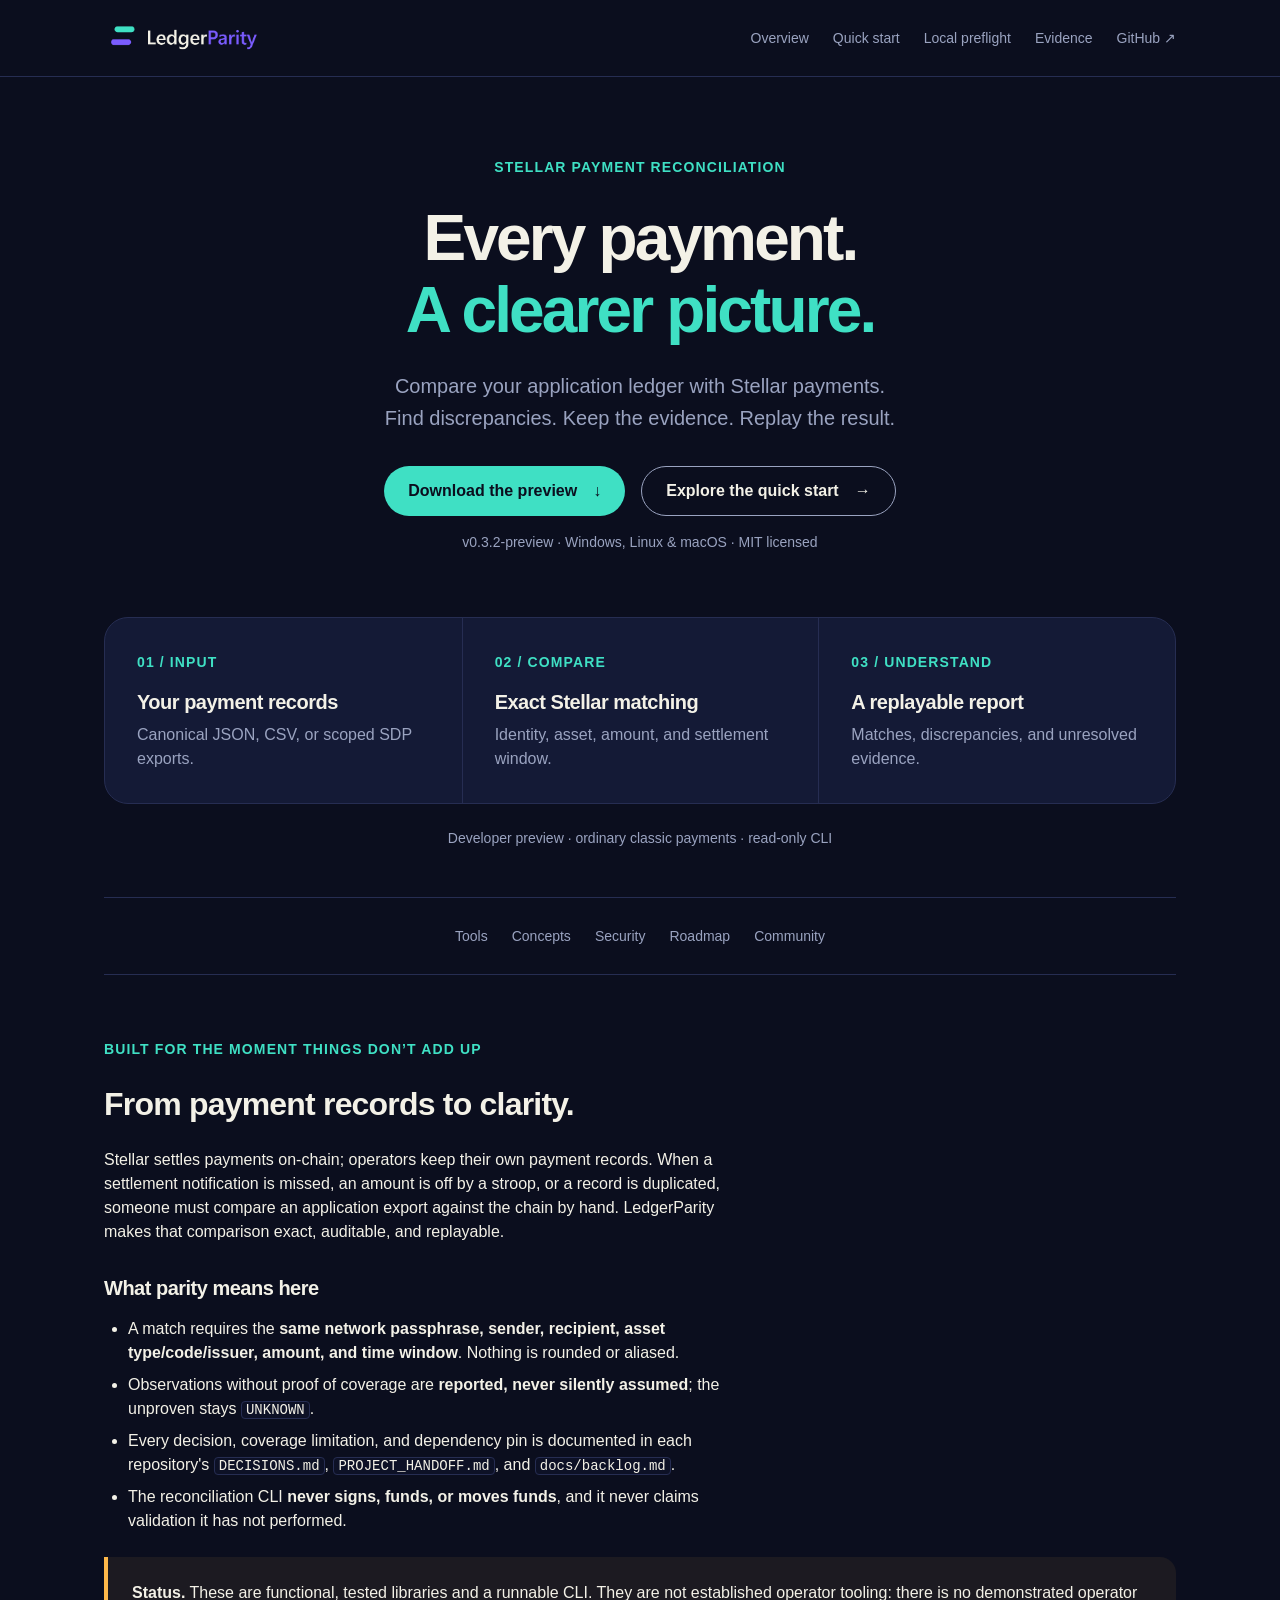
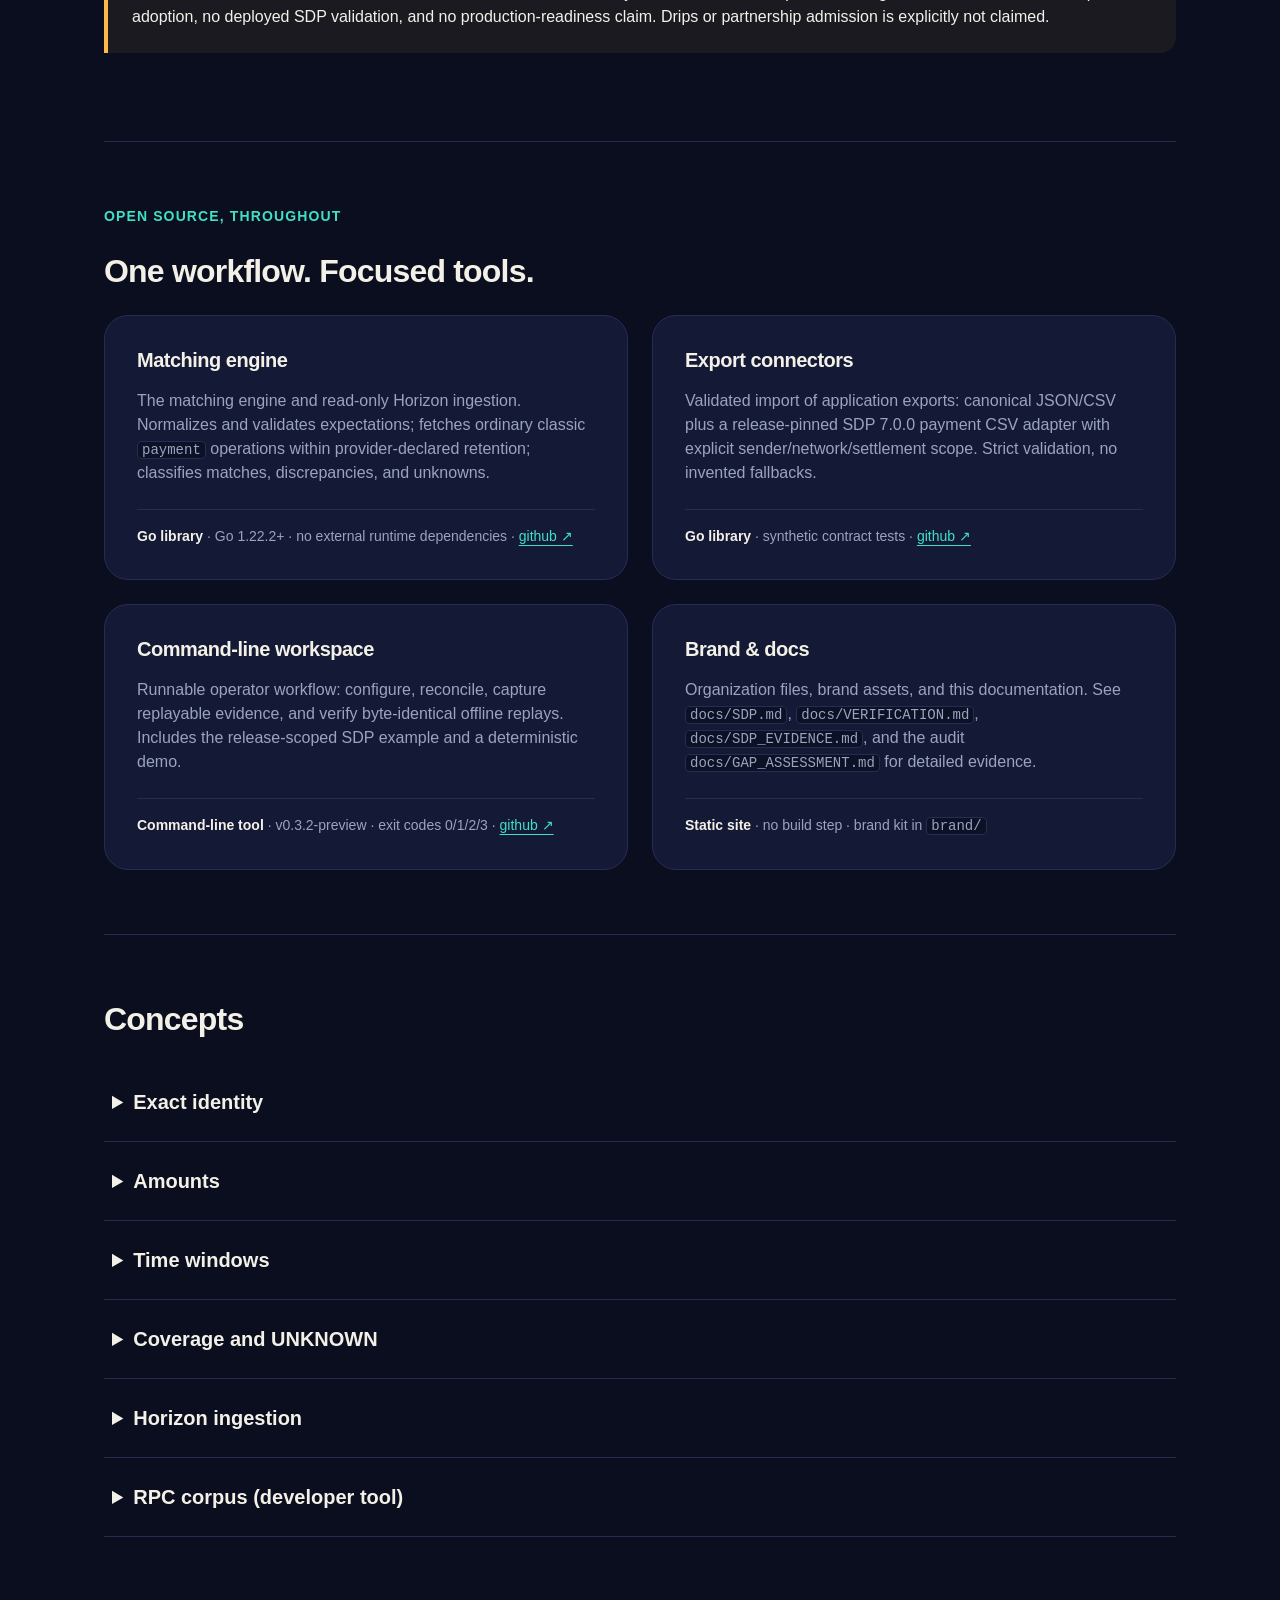
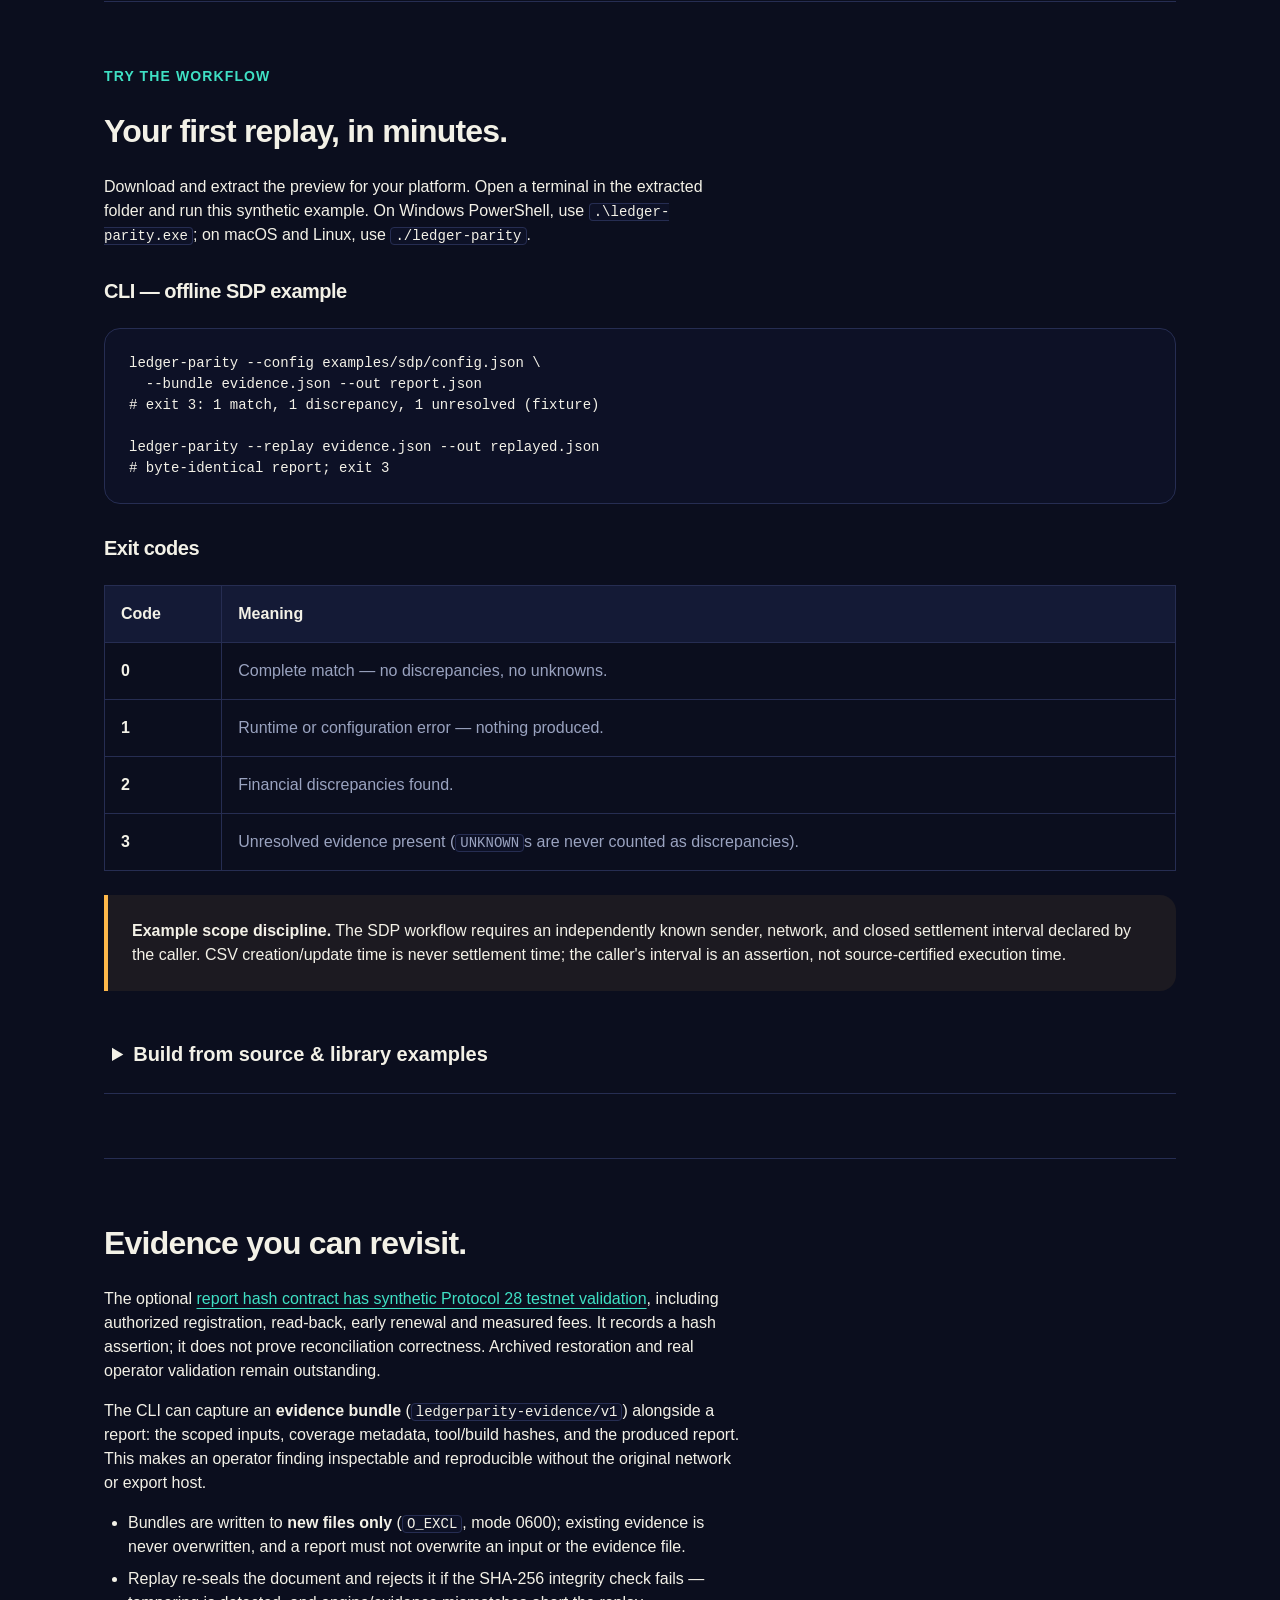
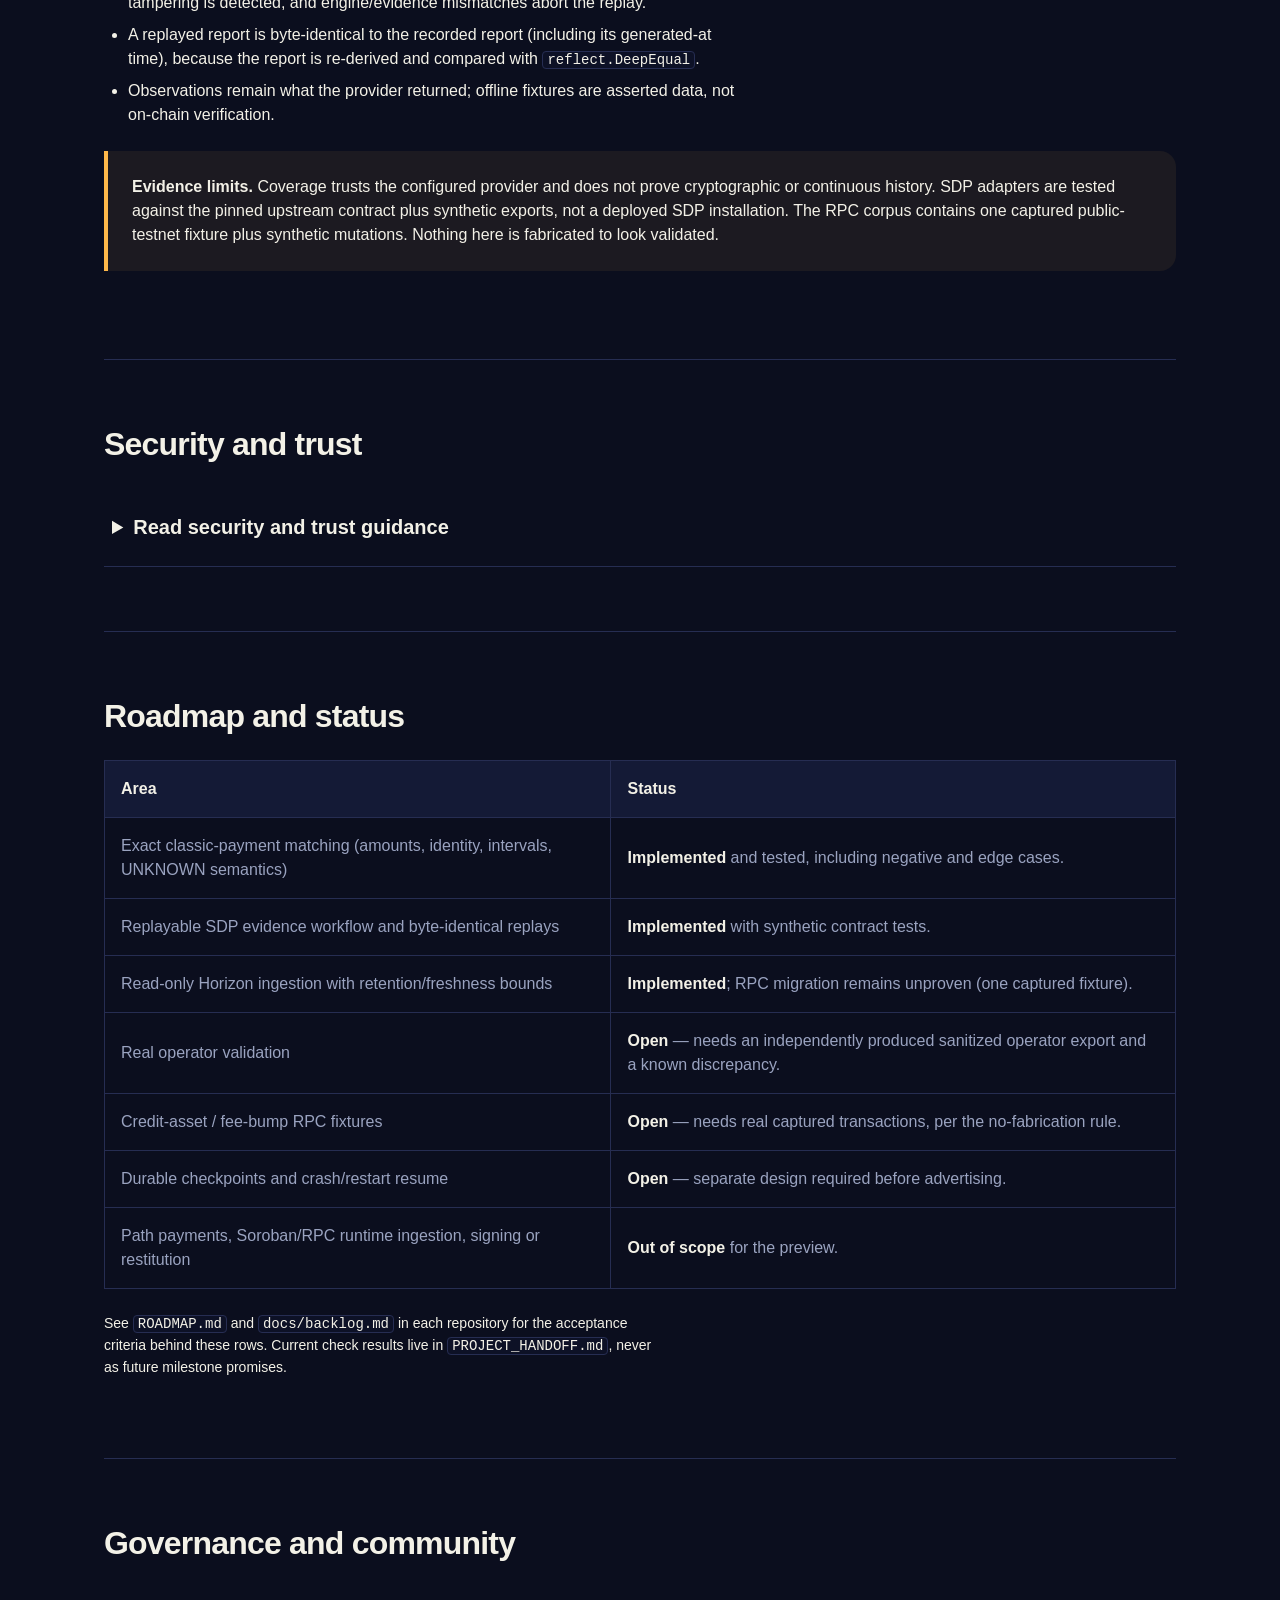
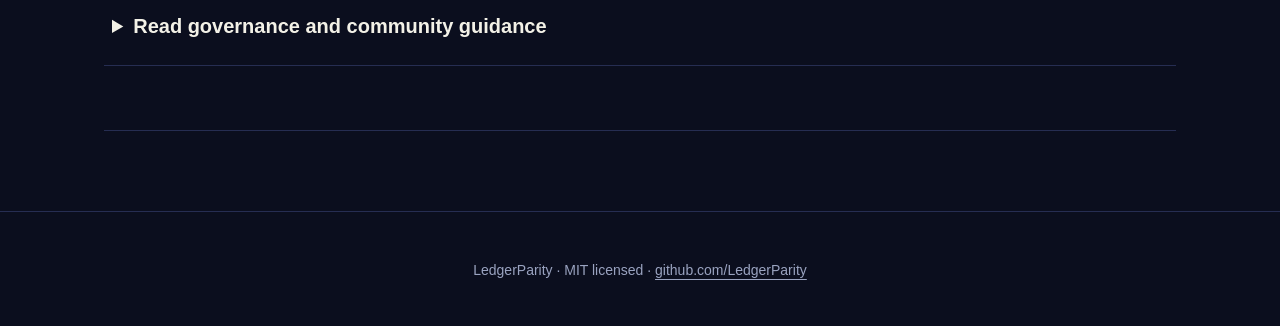
==== commit 0c97bd30: "feat(site): add local payment JSON preflight" ====
--- a/index.html
+++ b/index.html
@@ -17,6 +17,7 @@
     <nav aria-label="Main navigation">
       <a href="#overview">Overview</a>
       <a href="#quickstart">Quick start</a>
+      <a href="preflight.html">Local preflight</a>
       <a href="#evidence">Evidence</a>
       <a href="https://github.com/LedgerParity">GitHub ↗</a>
     </nav>
@@ -298,4 +299,4 @@
 </footer>
 
 </body>
-</html>+</html>
--- a/assets/style.css
+++ b/assets/style.css
@@ -72,6 +72,20 @@
 td b { color: var(--text); }
 footer { border-top: 1px solid var(--line); padding: 32px 24px; text-align: center; color: var(--slate); font-size: var(--type-small); }
 footer a { color: var(--slate); }
+.preflight-hero { padding-top: 56px; }
+.preflight-hero h1 { font-size: var(--type-section); margin: 0 0 16px; }
+.preflight-hero .lead { font-size: var(--type-subhead); color: var(--slate); max-width: 72ch; }
+.field-label { display: block; font-weight: 600; margin: 24px 0 8px; }
+textarea { display: block; width: 100%; min-height: 320px; padding: 16px; resize: vertical; color: var(--text); background: var(--code-bg); border: 1px solid var(--slate); border-radius: 12px; font: 0.9rem/1.5 "Cascadia Code", Consolas, monospace; }
+textarea:focus-visible, button:focus-visible { outline: 2px solid var(--teal); outline-offset: 3px; }
+.preflight-actions { justify-content: flex-start; }
+button.button { cursor: pointer; font: inherit; }
+.result-success { color: var(--teal); font-weight: 700; }
+.result-error { color: #ffb4ab; font-weight: 700; }
+.record-results { padding-left: 28px; }
+.record-results li { padding: 10px 12px; margin: 8px 0; border-radius: 8px; overflow-wrap: anywhere; }
+.record-valid { color: var(--teal); background: rgba(63,224,196,.08); }
+.record-invalid { color: #ffb4ab; background: rgba(255,180,171,.08); }
 /* Reading, interaction, and responsive accessibility. */
 body { overflow-wrap: anywhere; }
 section, main { scroll-margin-top: 128px; }
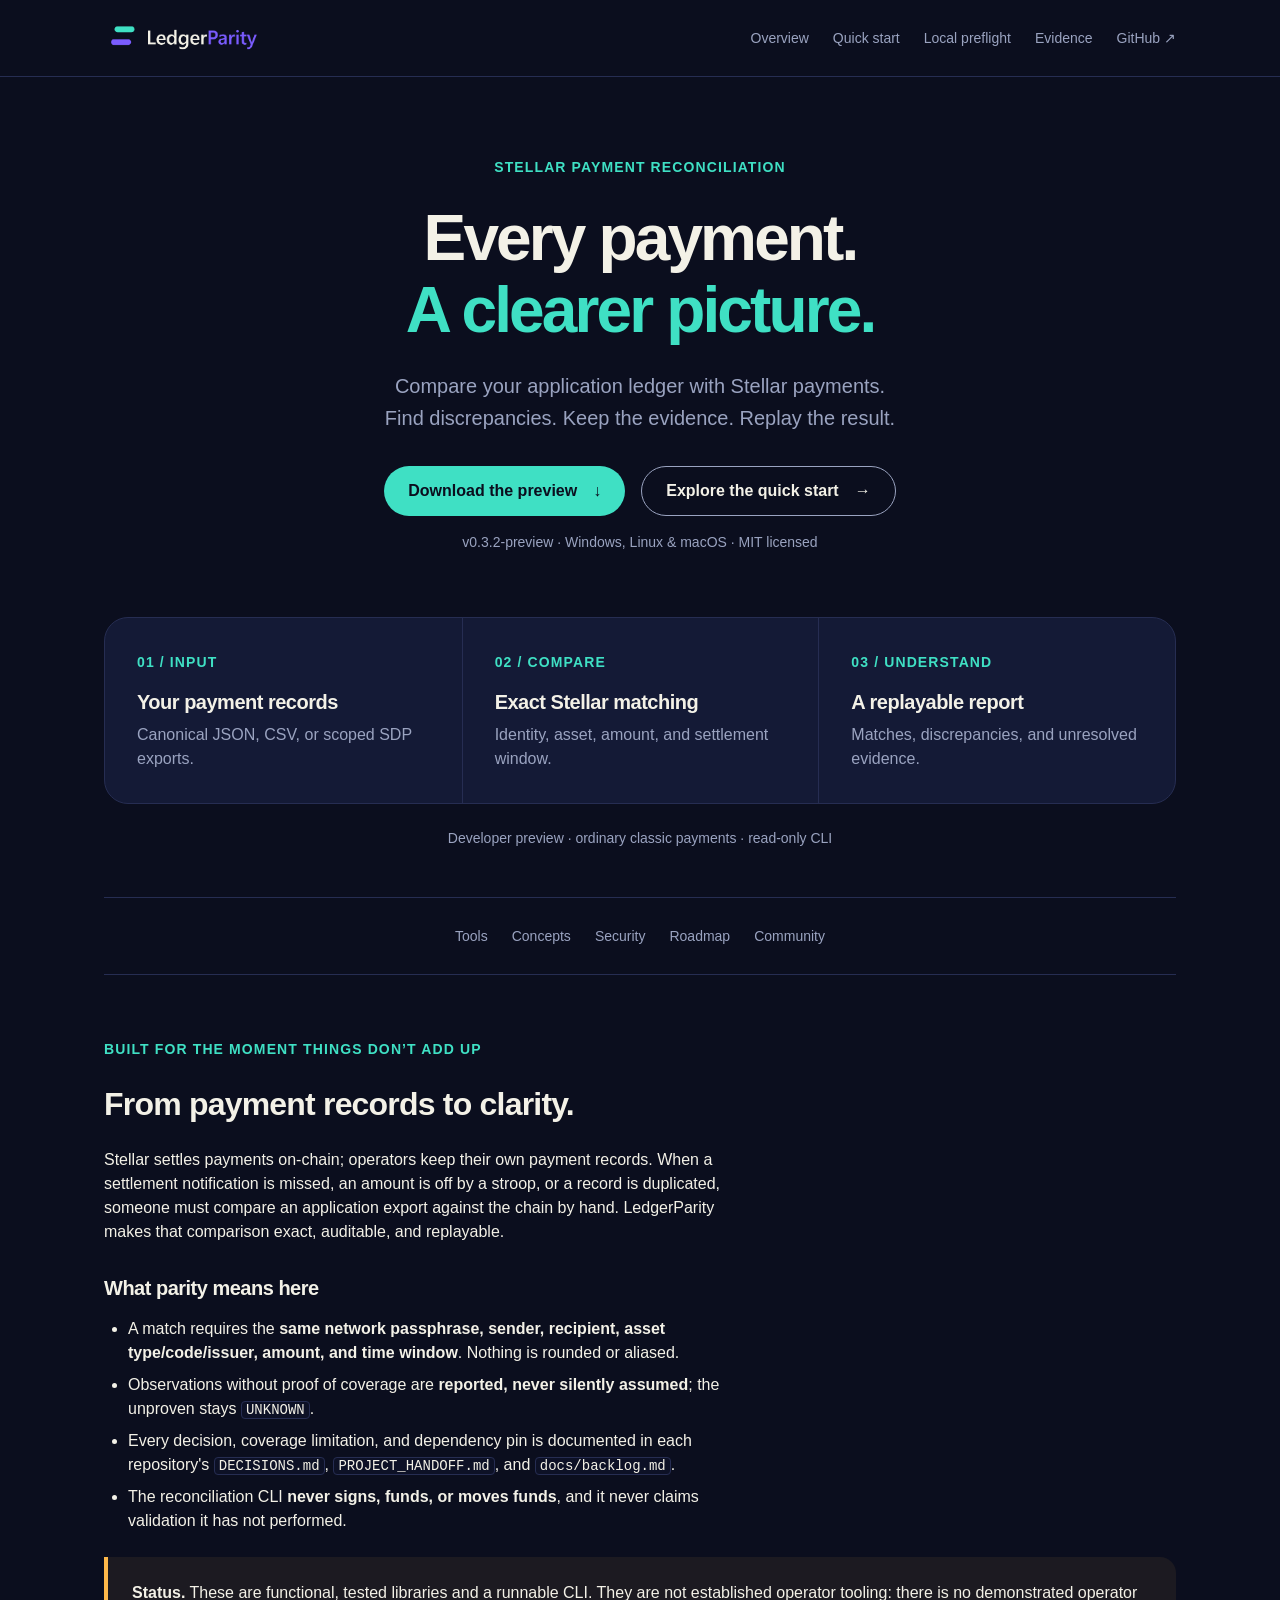
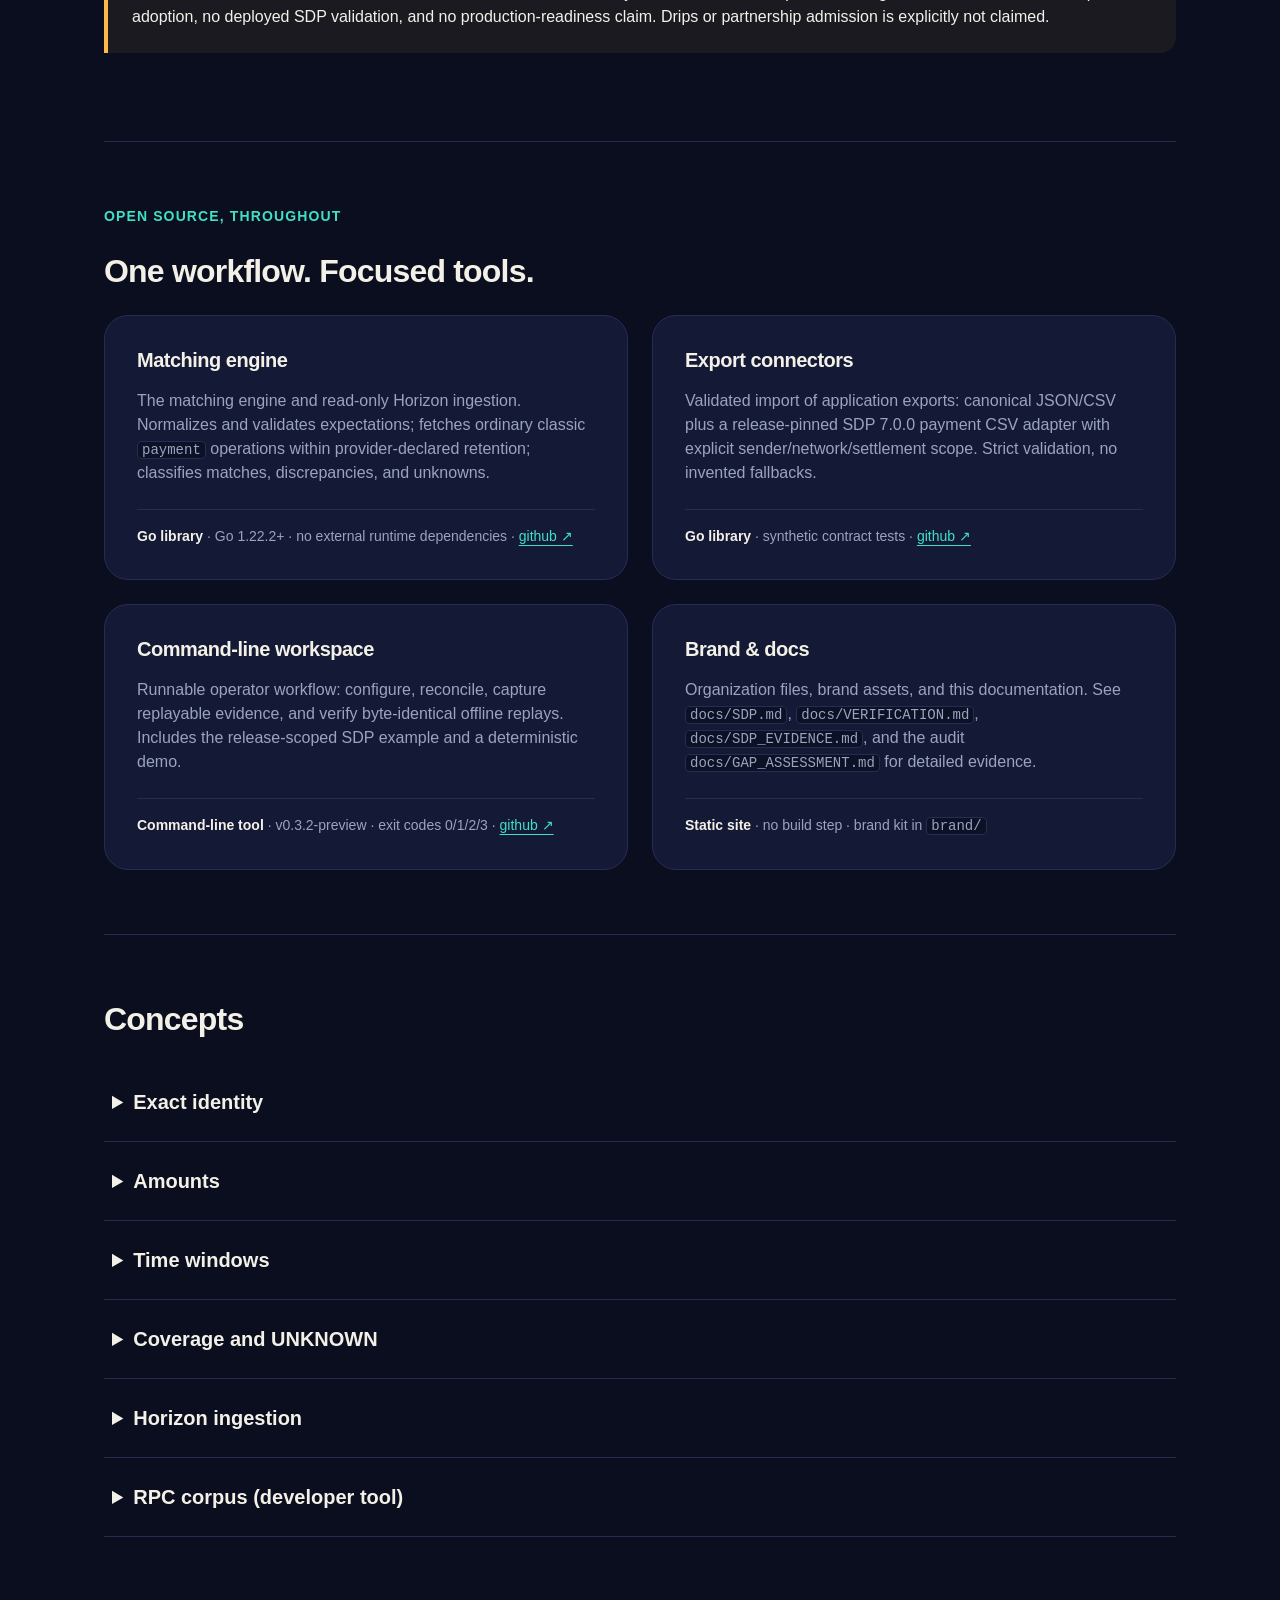
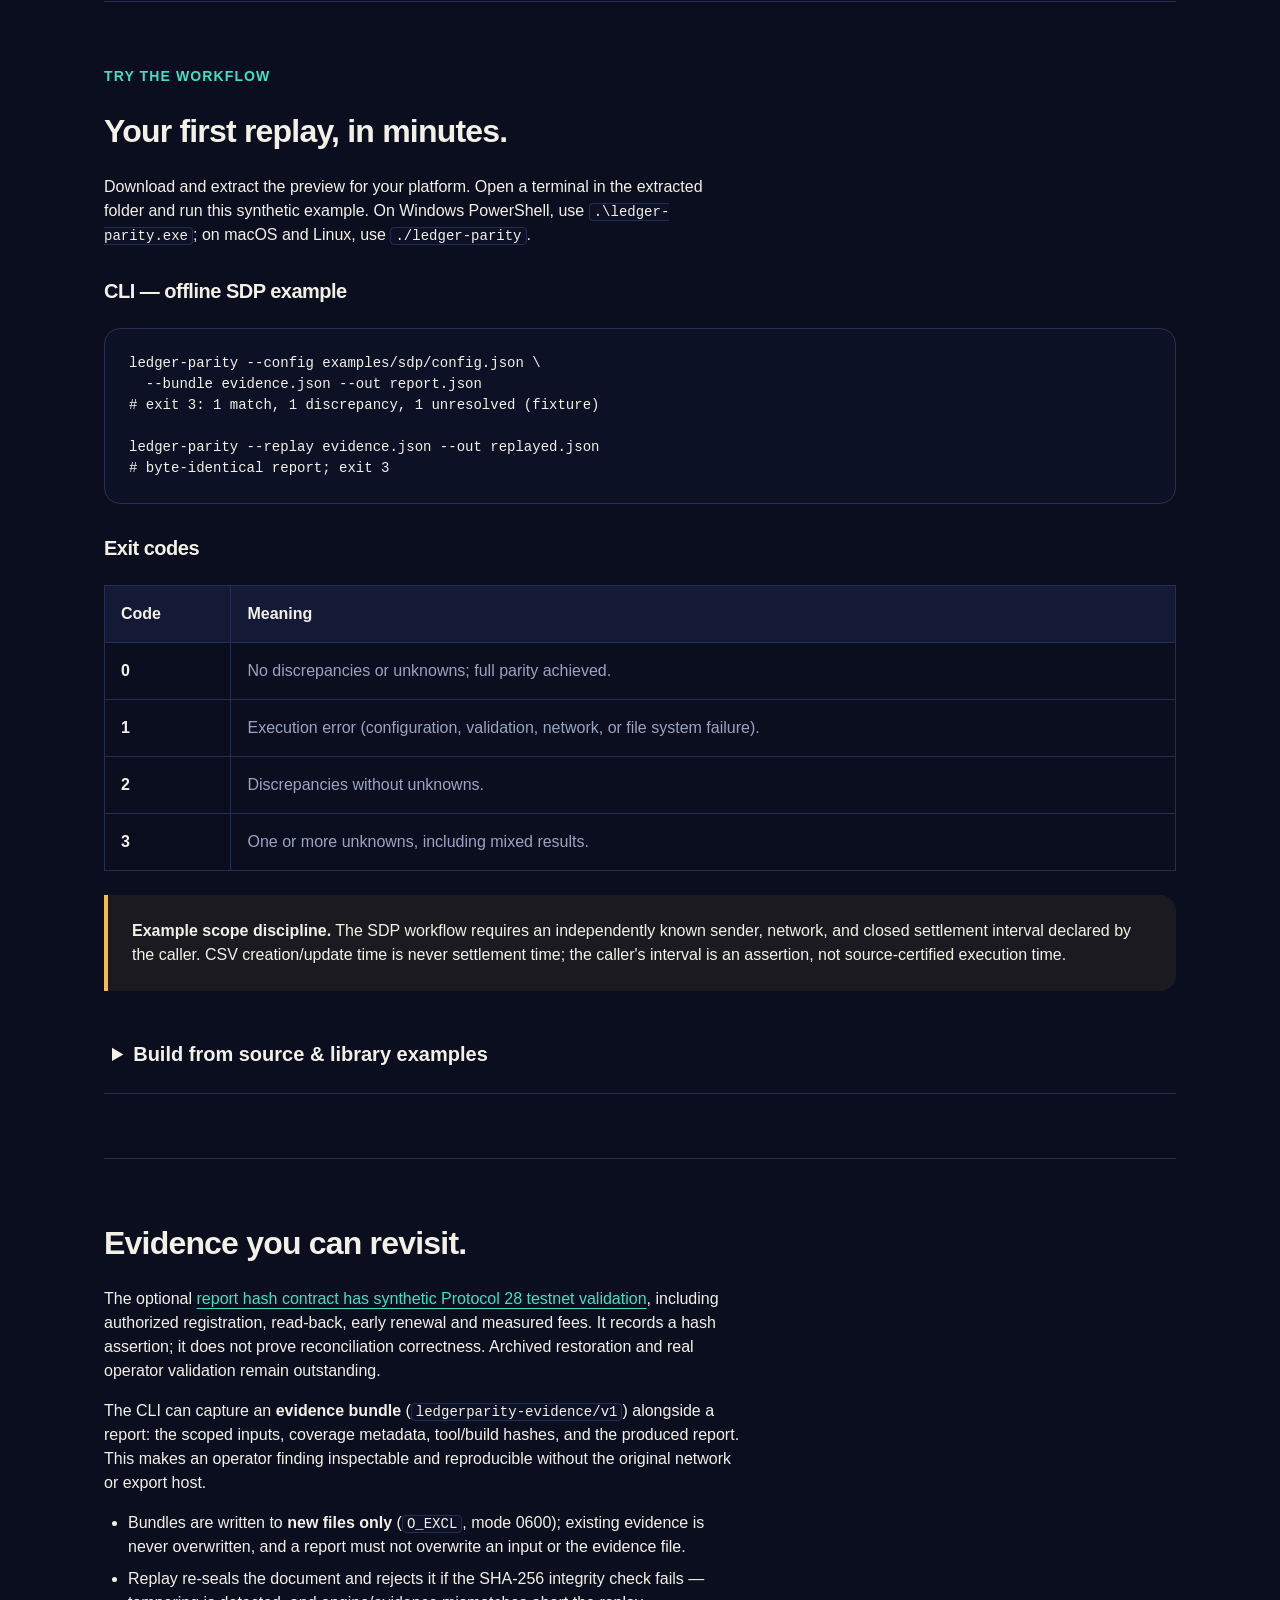
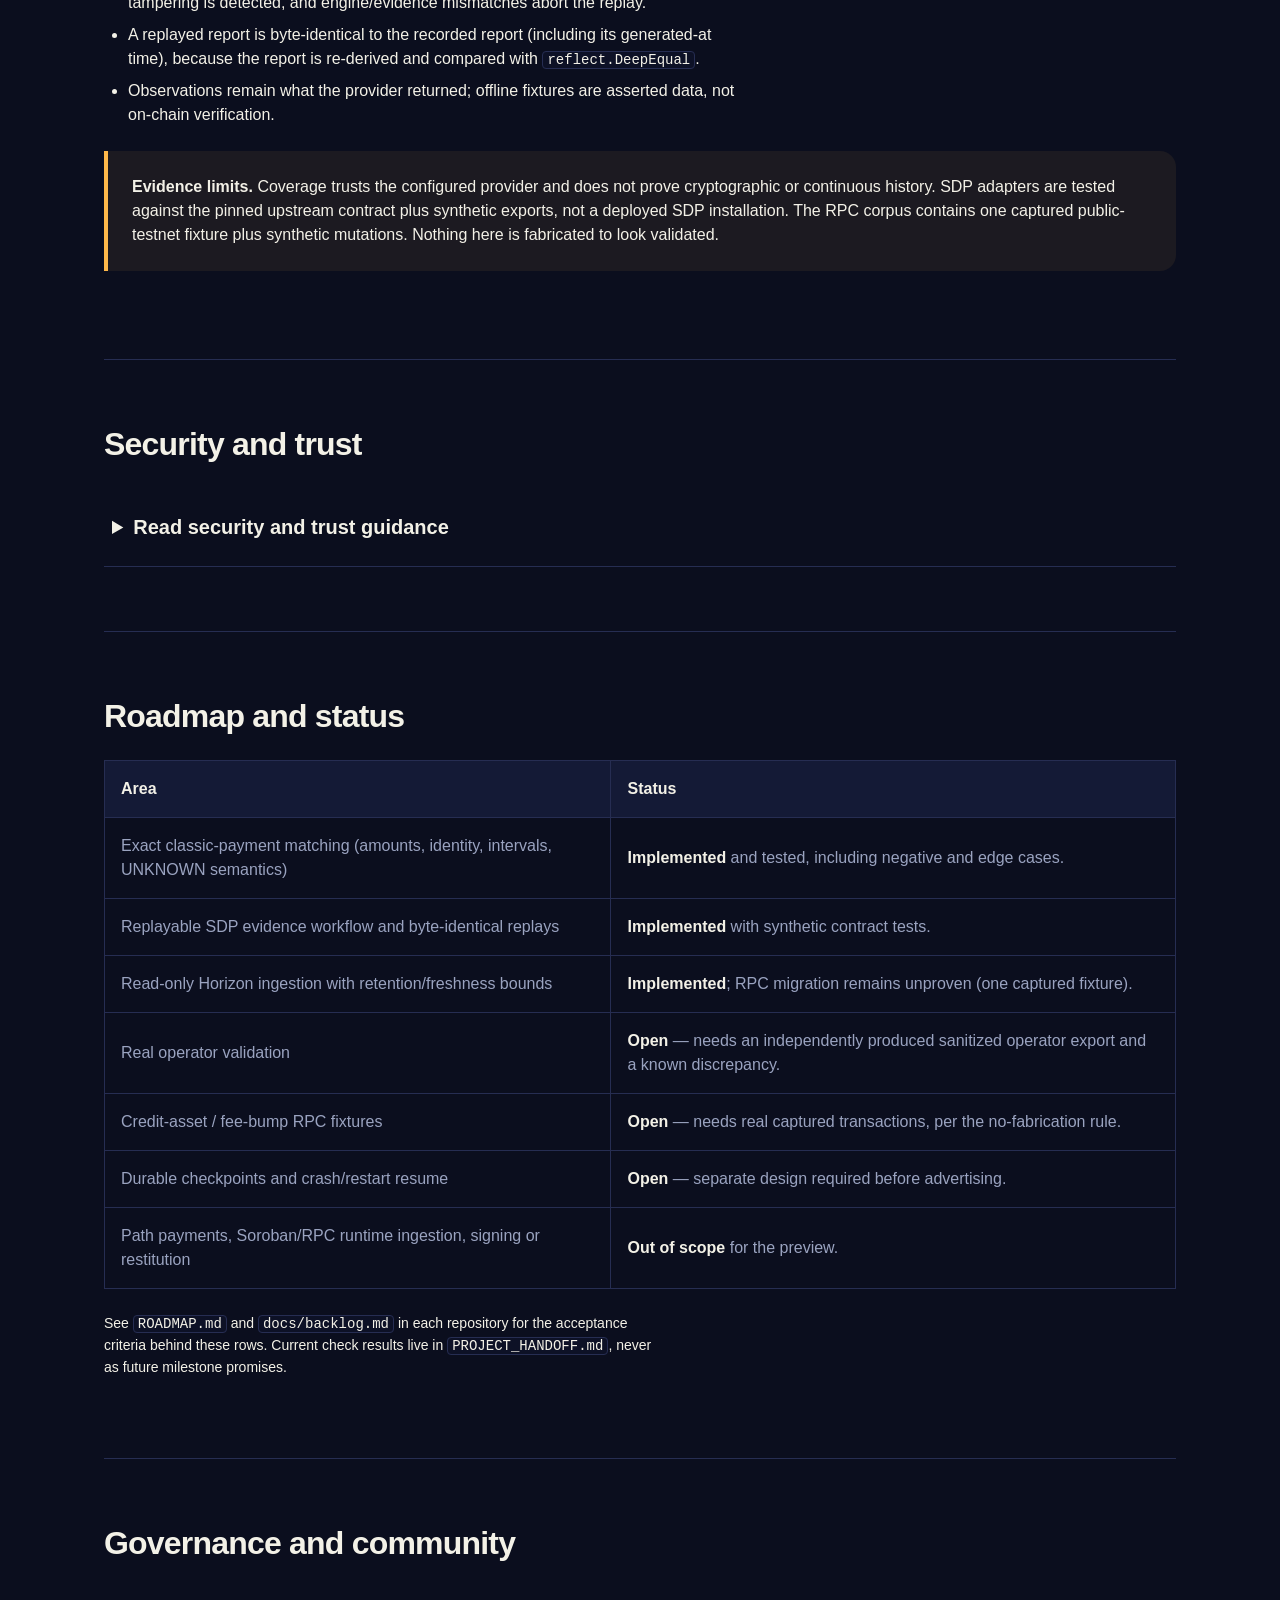
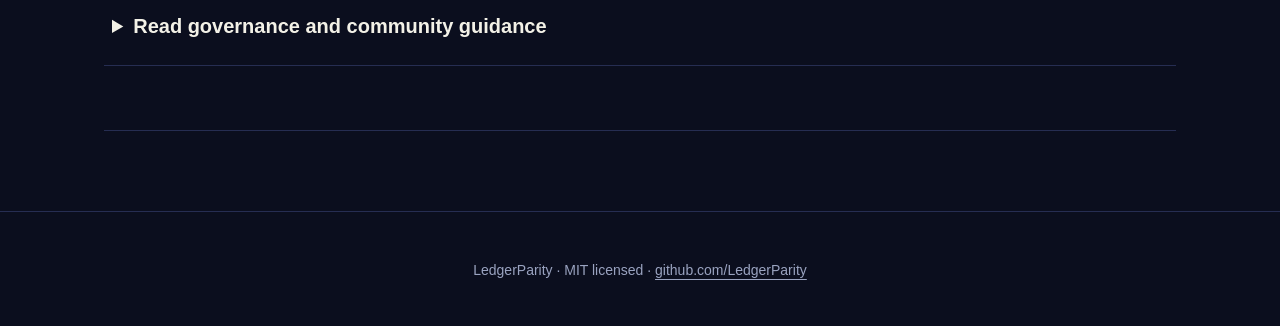
==== commit 04223fc1: "docs: align exit code definitions with Phase 2 specification" ====
--- a/index.html
+++ b/index.html
@@ -171,10 +171,10 @@
     <table>
       <thead><tr><th scope="col">Code</th><th scope="col">Meaning</th></tr></thead>
       <tbody>
-        <tr><td><b>0</b></td><td>Complete match — no discrepancies, no unknowns.</td></tr>
-        <tr><td><b>1</b></td><td>Runtime or configuration error — nothing produced.</td></tr>
-        <tr><td><b>2</b></td><td>Financial discrepancies found.</td></tr>
-        <tr><td><b>3</b></td><td>Unresolved evidence present (<code>UNKNOWN</code>s are never counted as discrepancies).</td></tr>
+        <tr><td><b>0</b></td><td>No discrepancies or unknowns; full parity achieved.</td></tr>
+        <tr><td><b>1</b></td><td>Execution error (configuration, validation, network, or file system failure).</td></tr>
+        <tr><td><b>2</b></td><td>Discrepancies without unknowns.</td></tr>
+        <tr><td><b>3</b></td><td>One or more unknowns, including mixed results.</td></tr>
       </tbody>
     </table>
 
